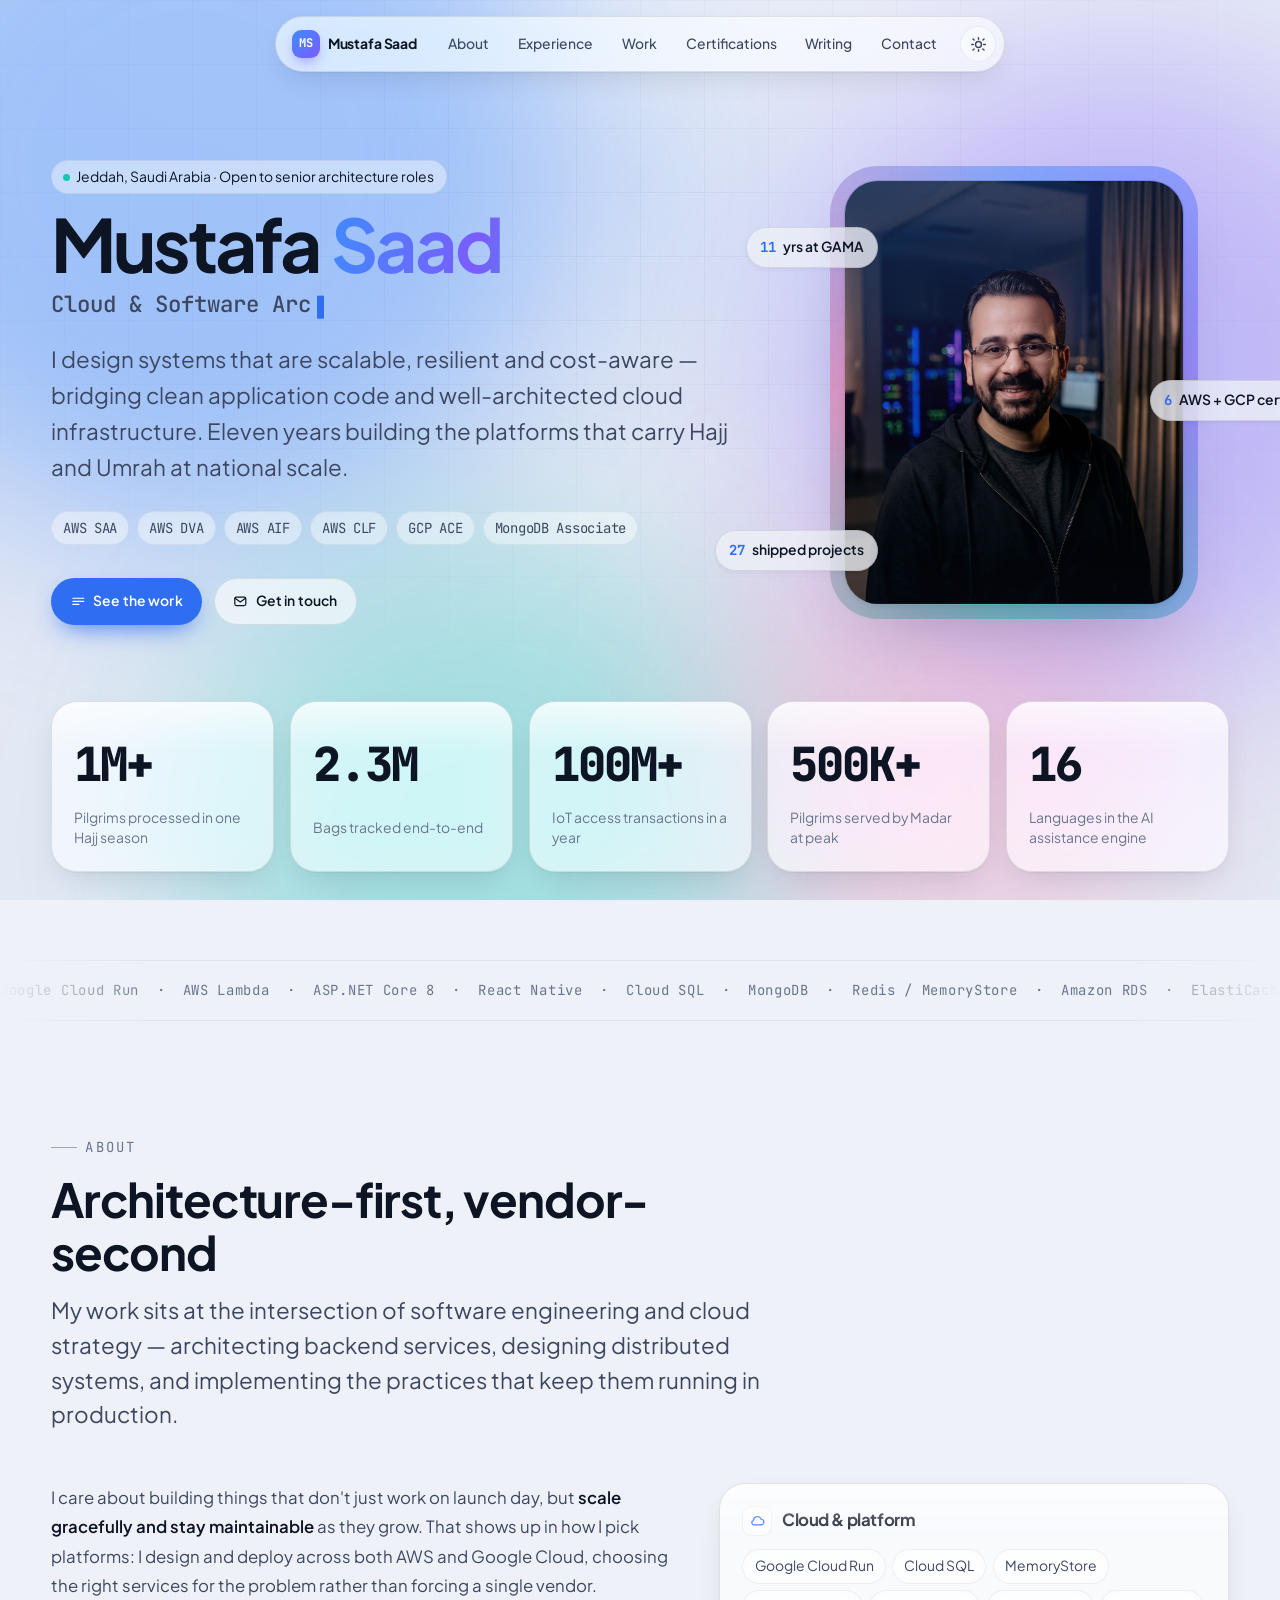
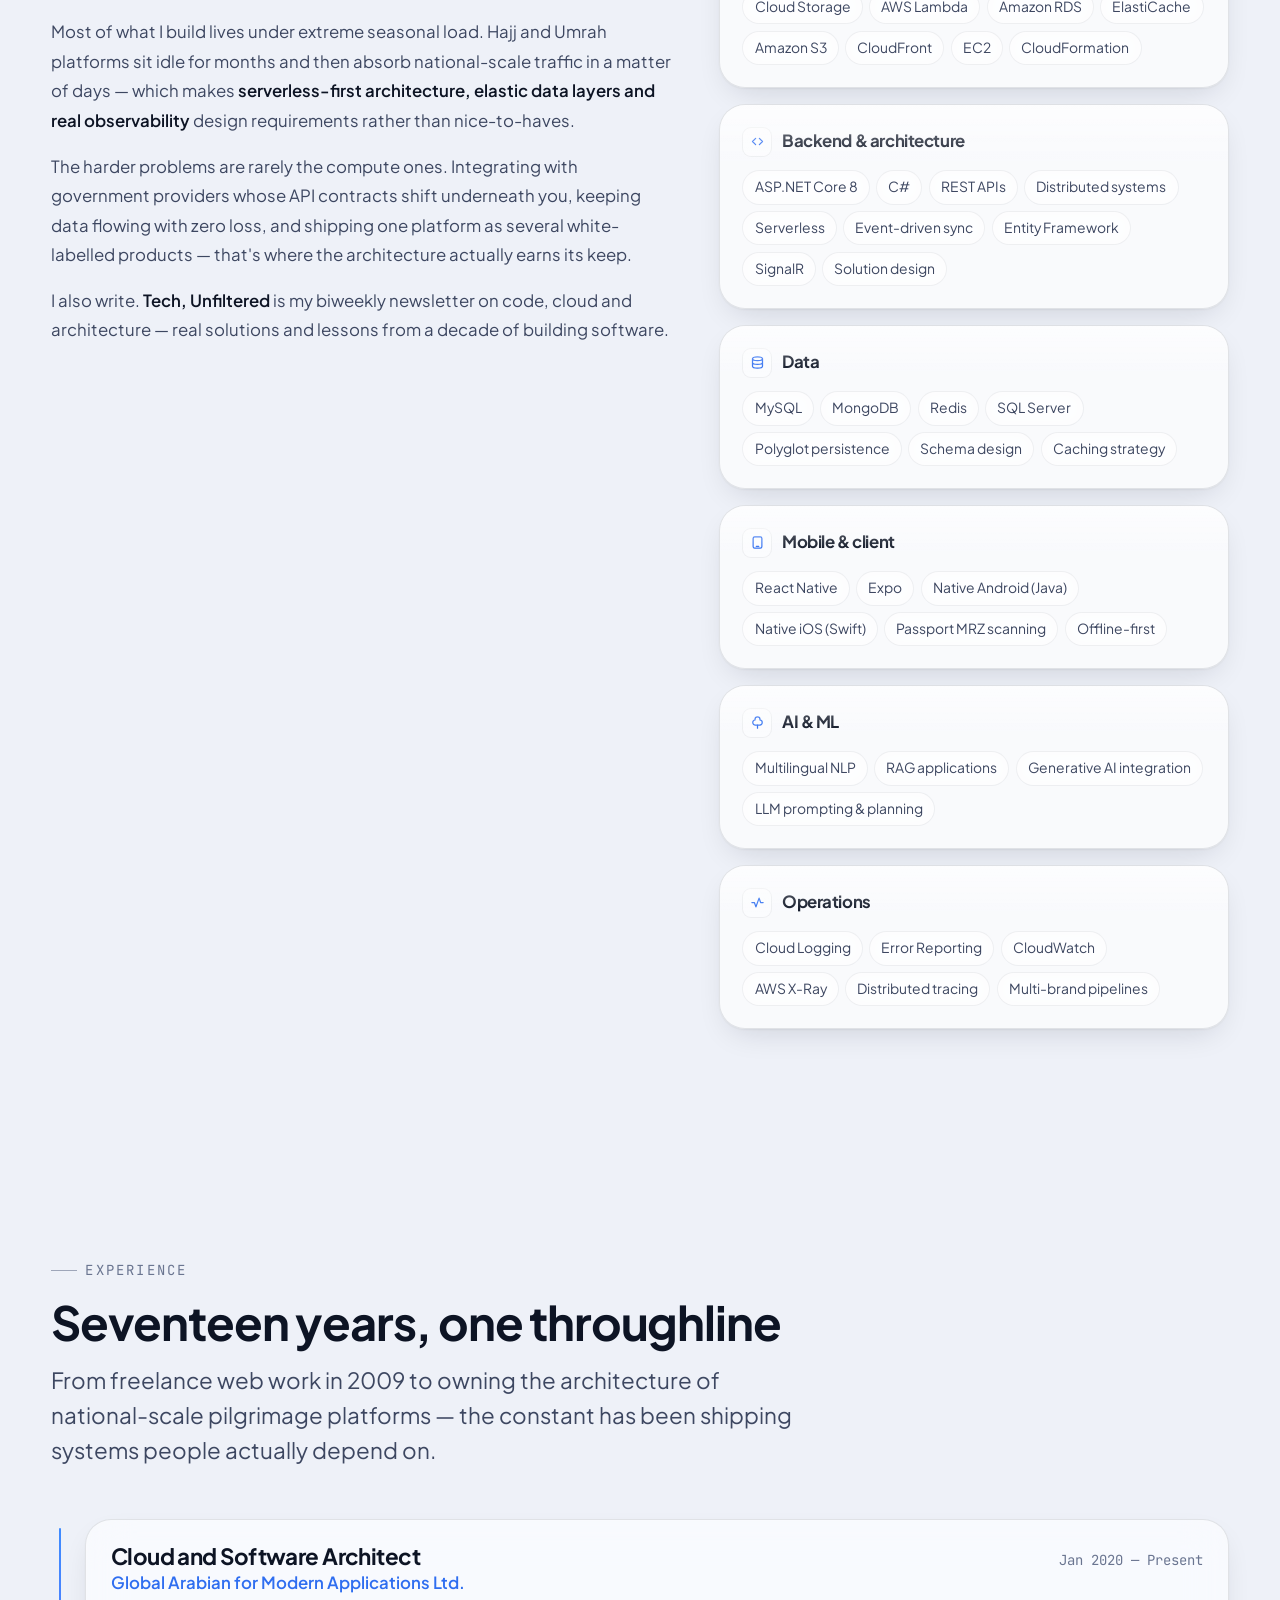
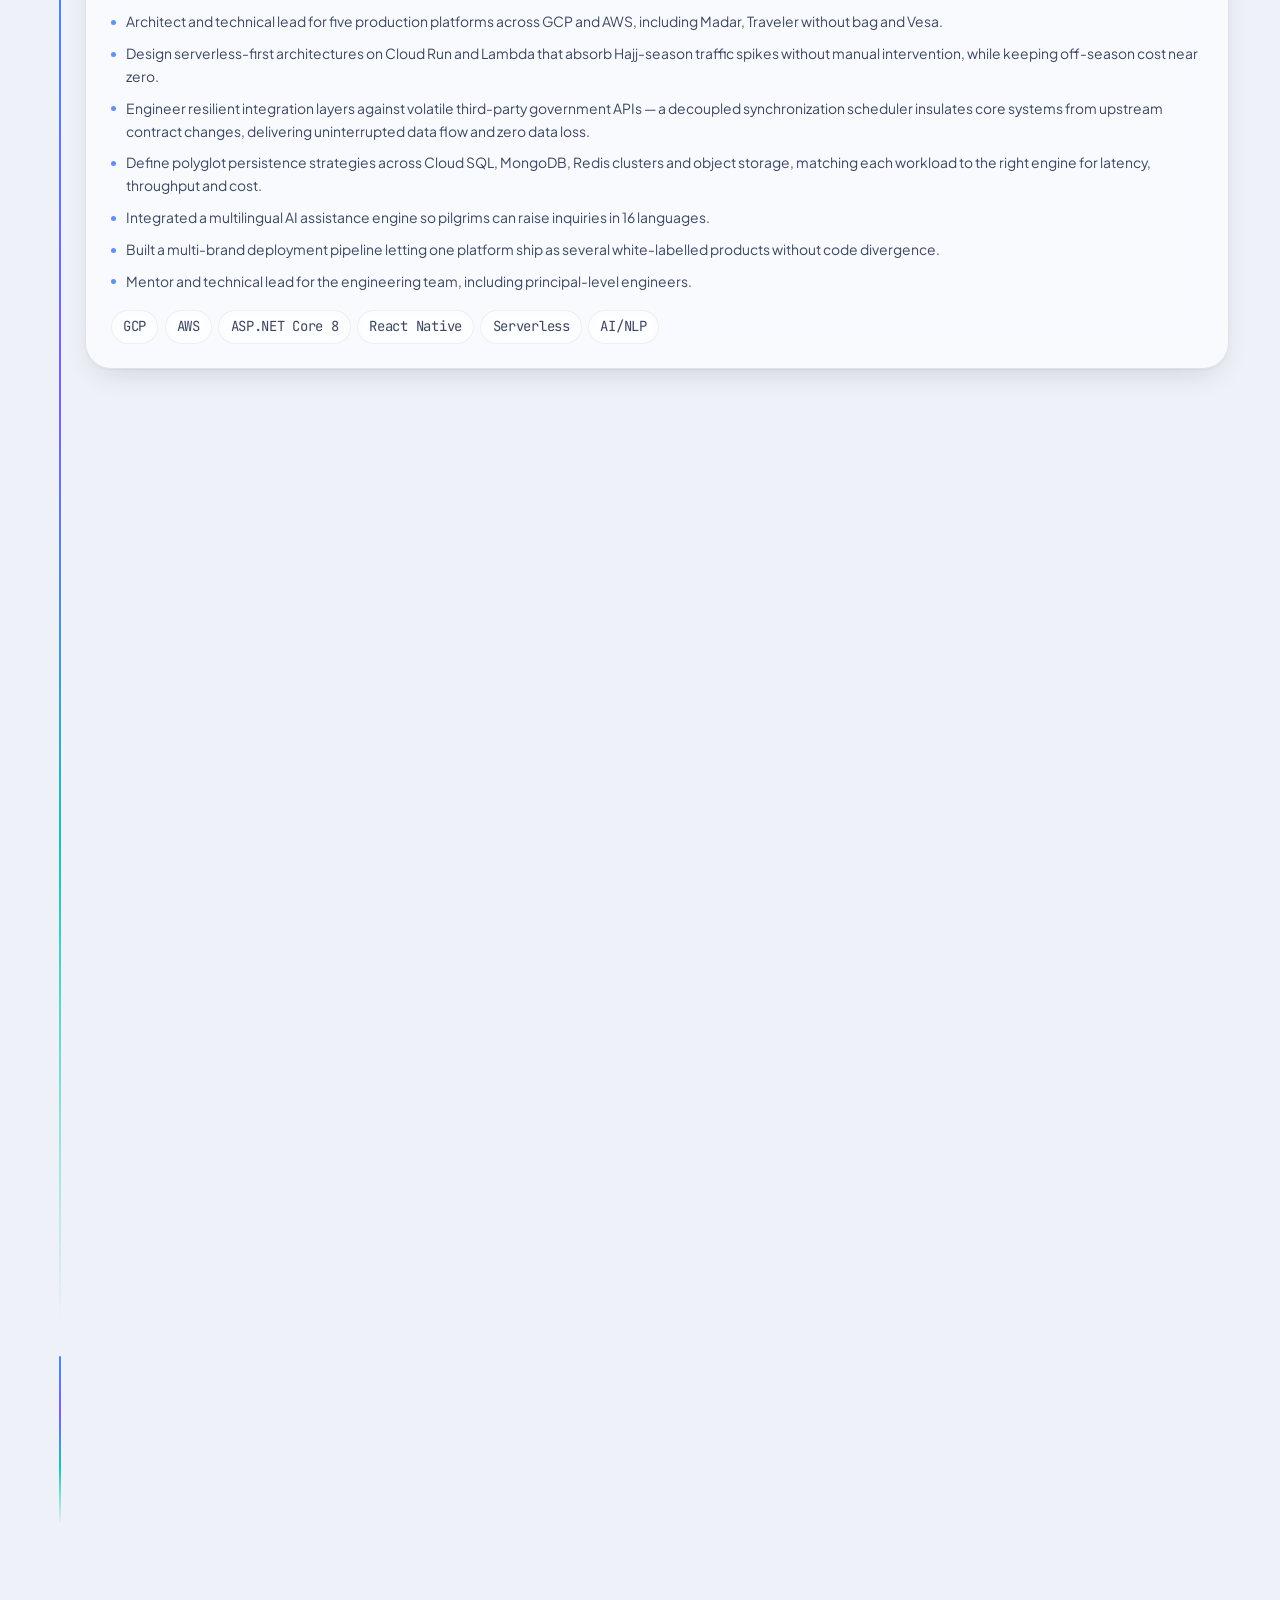
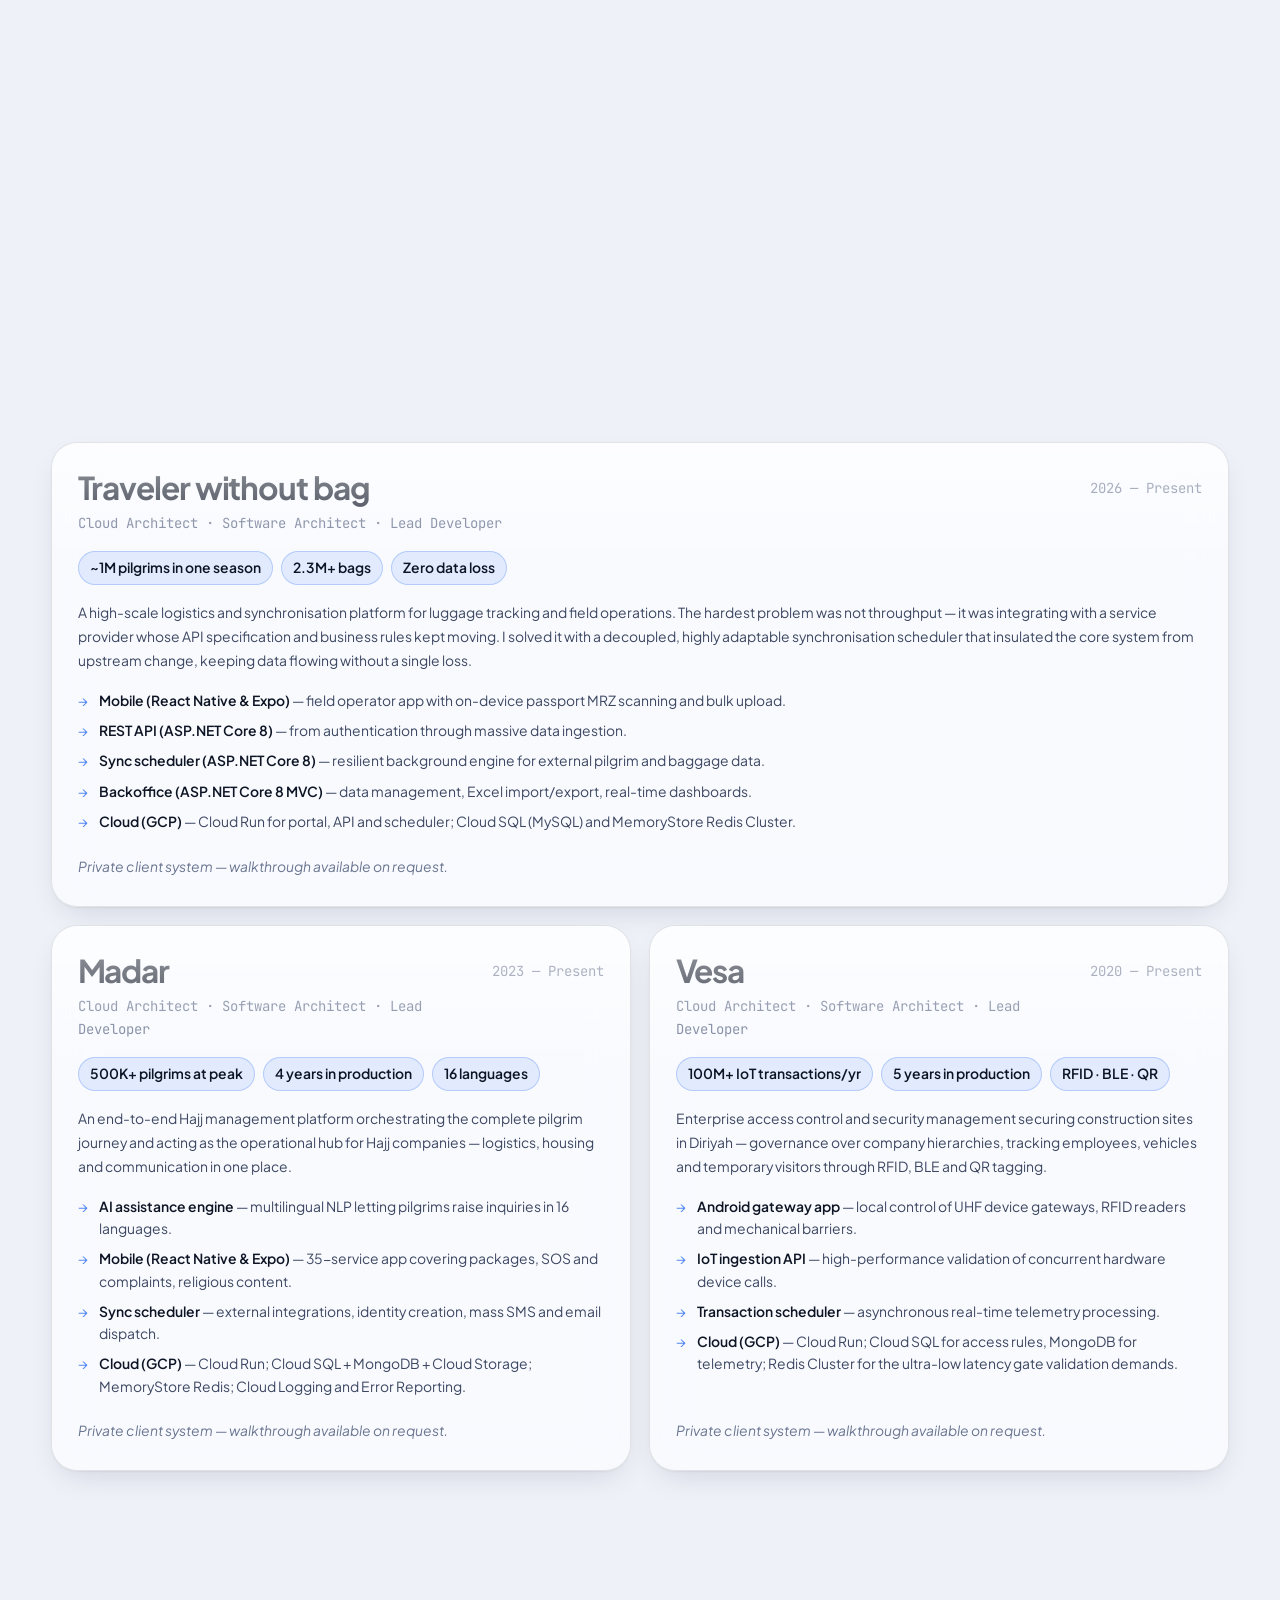
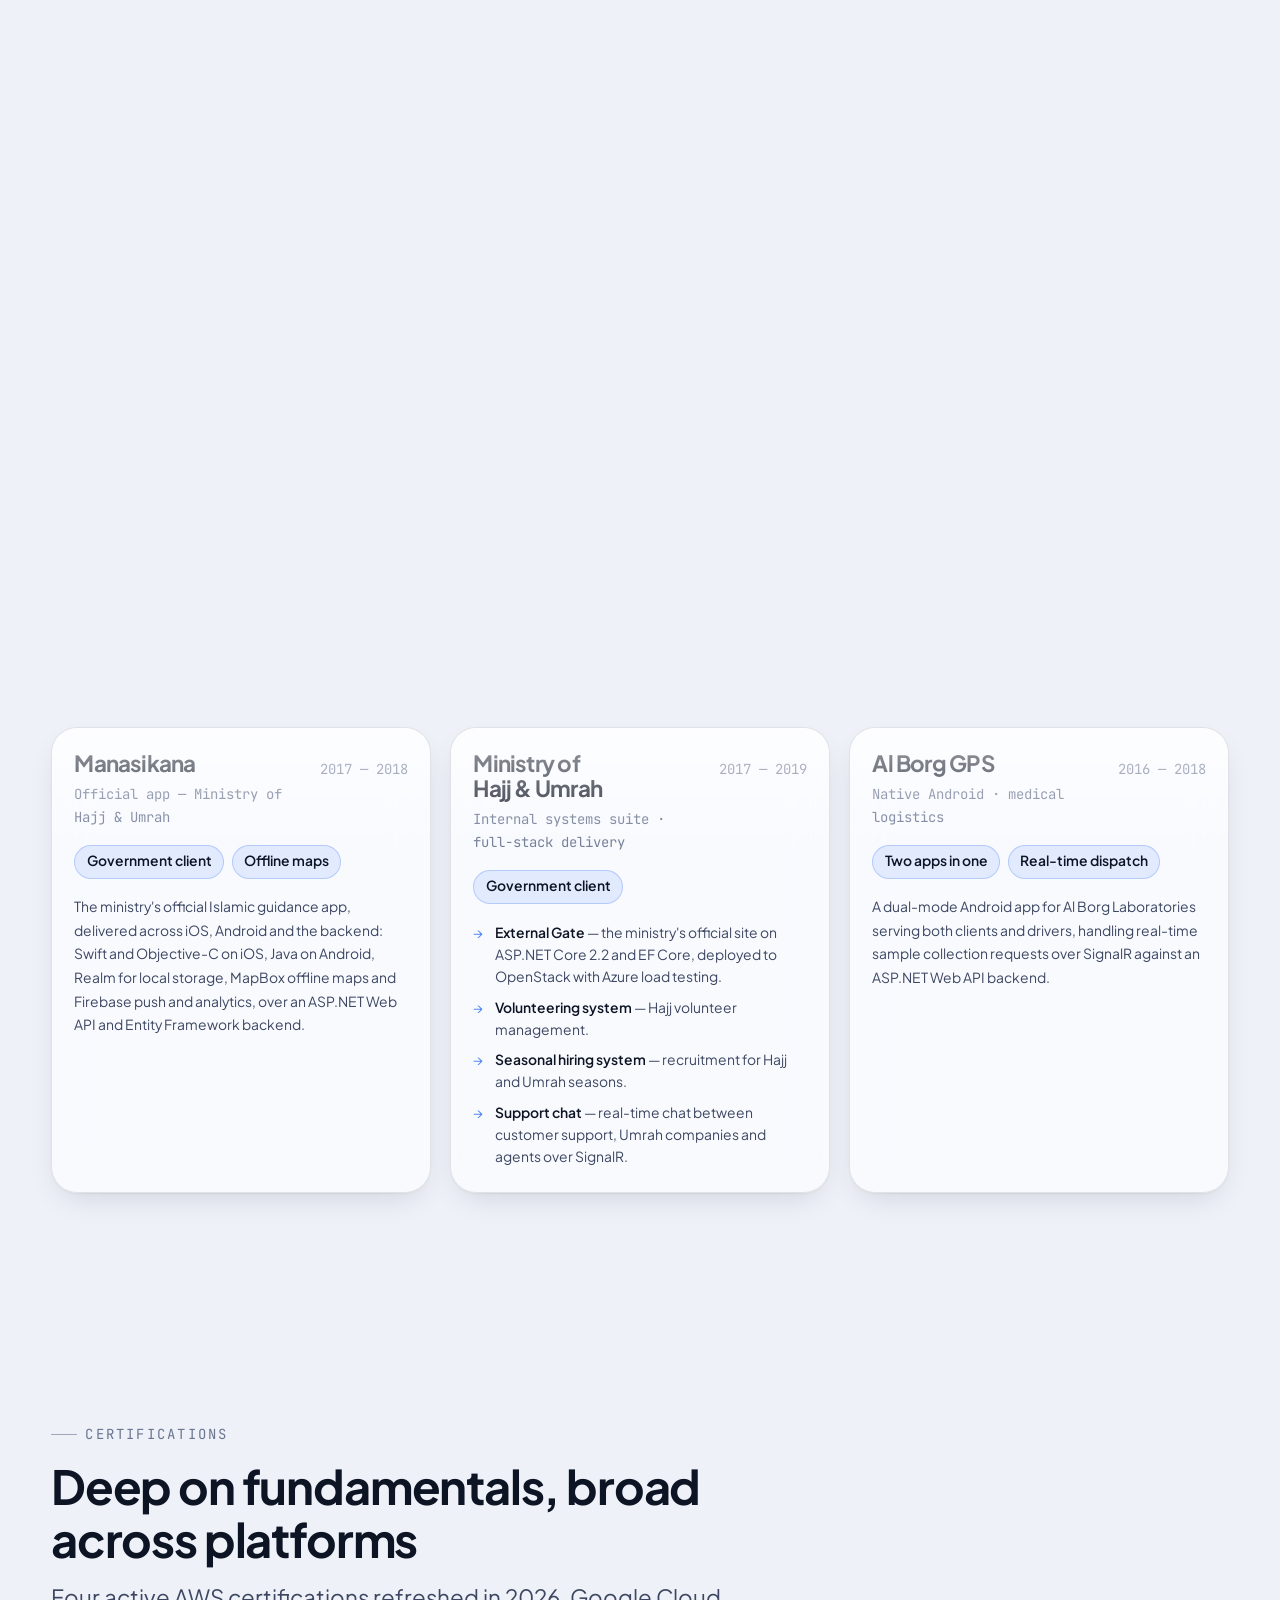
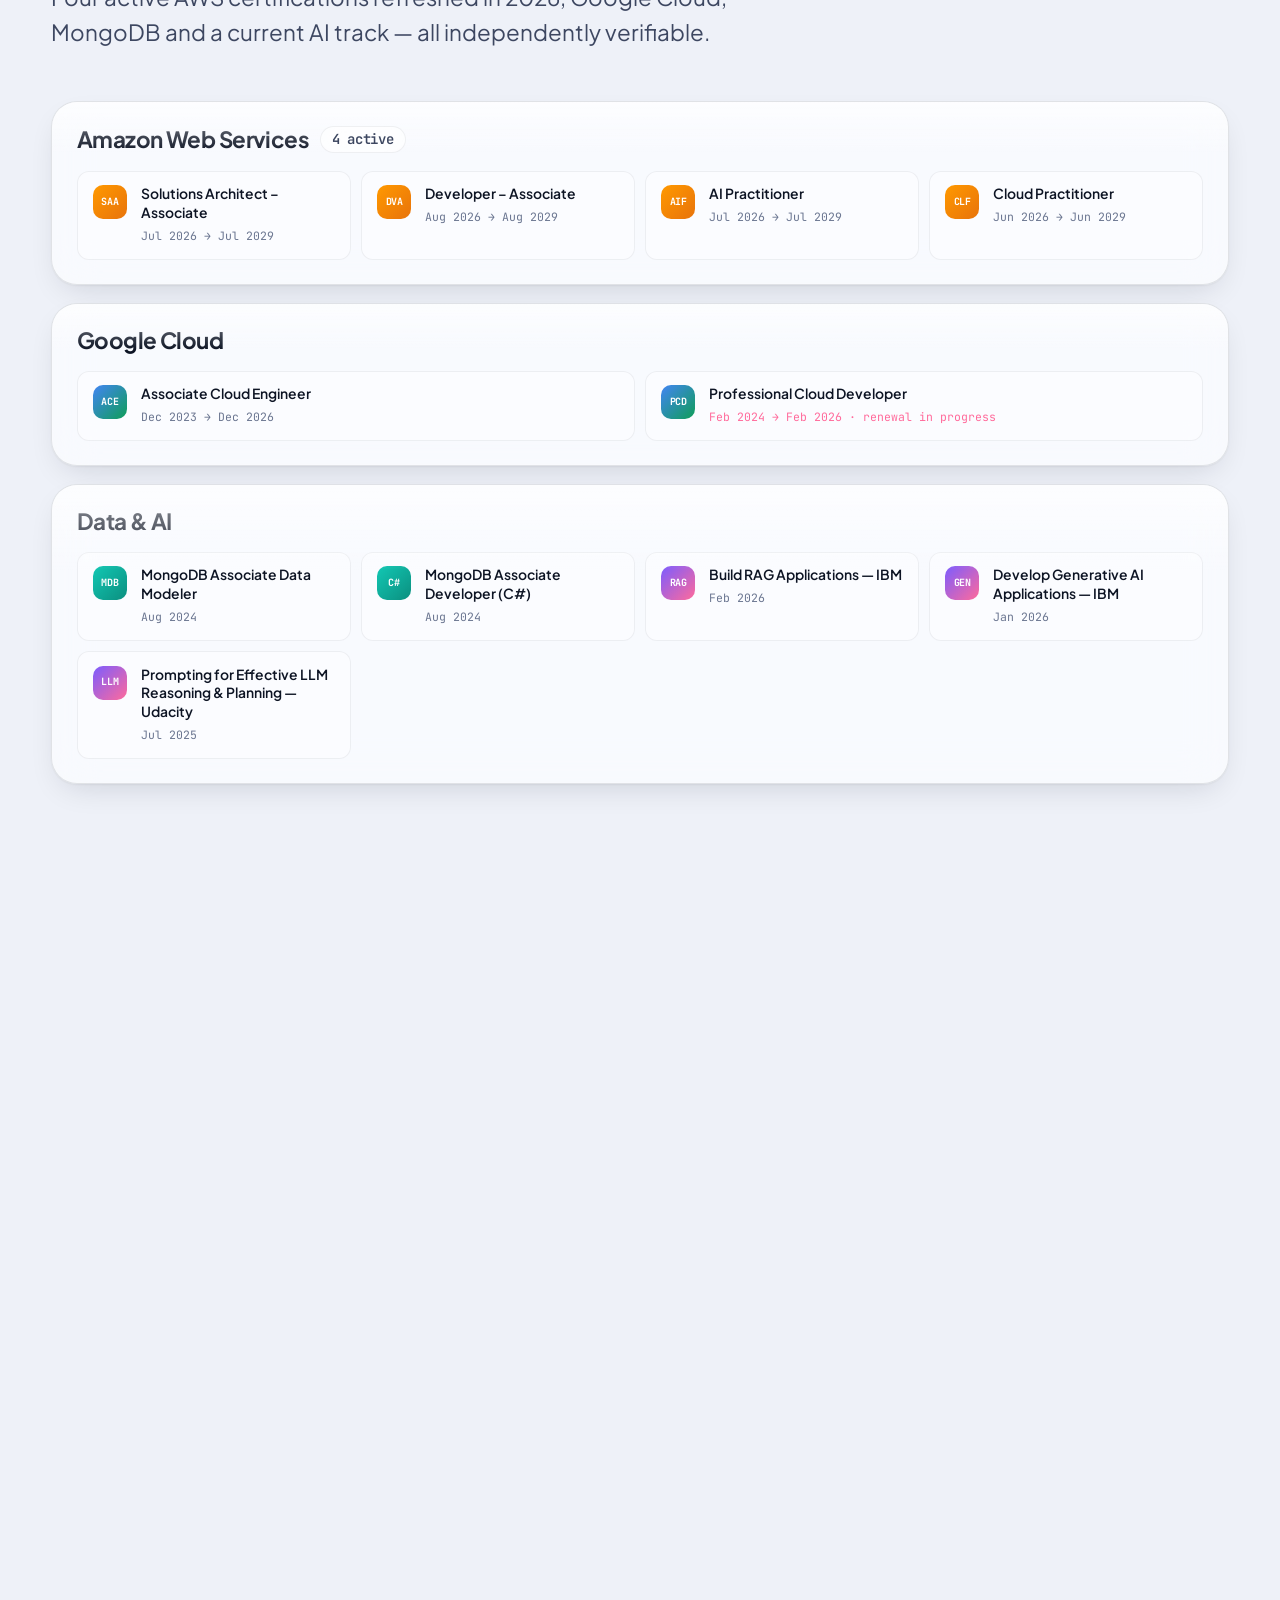
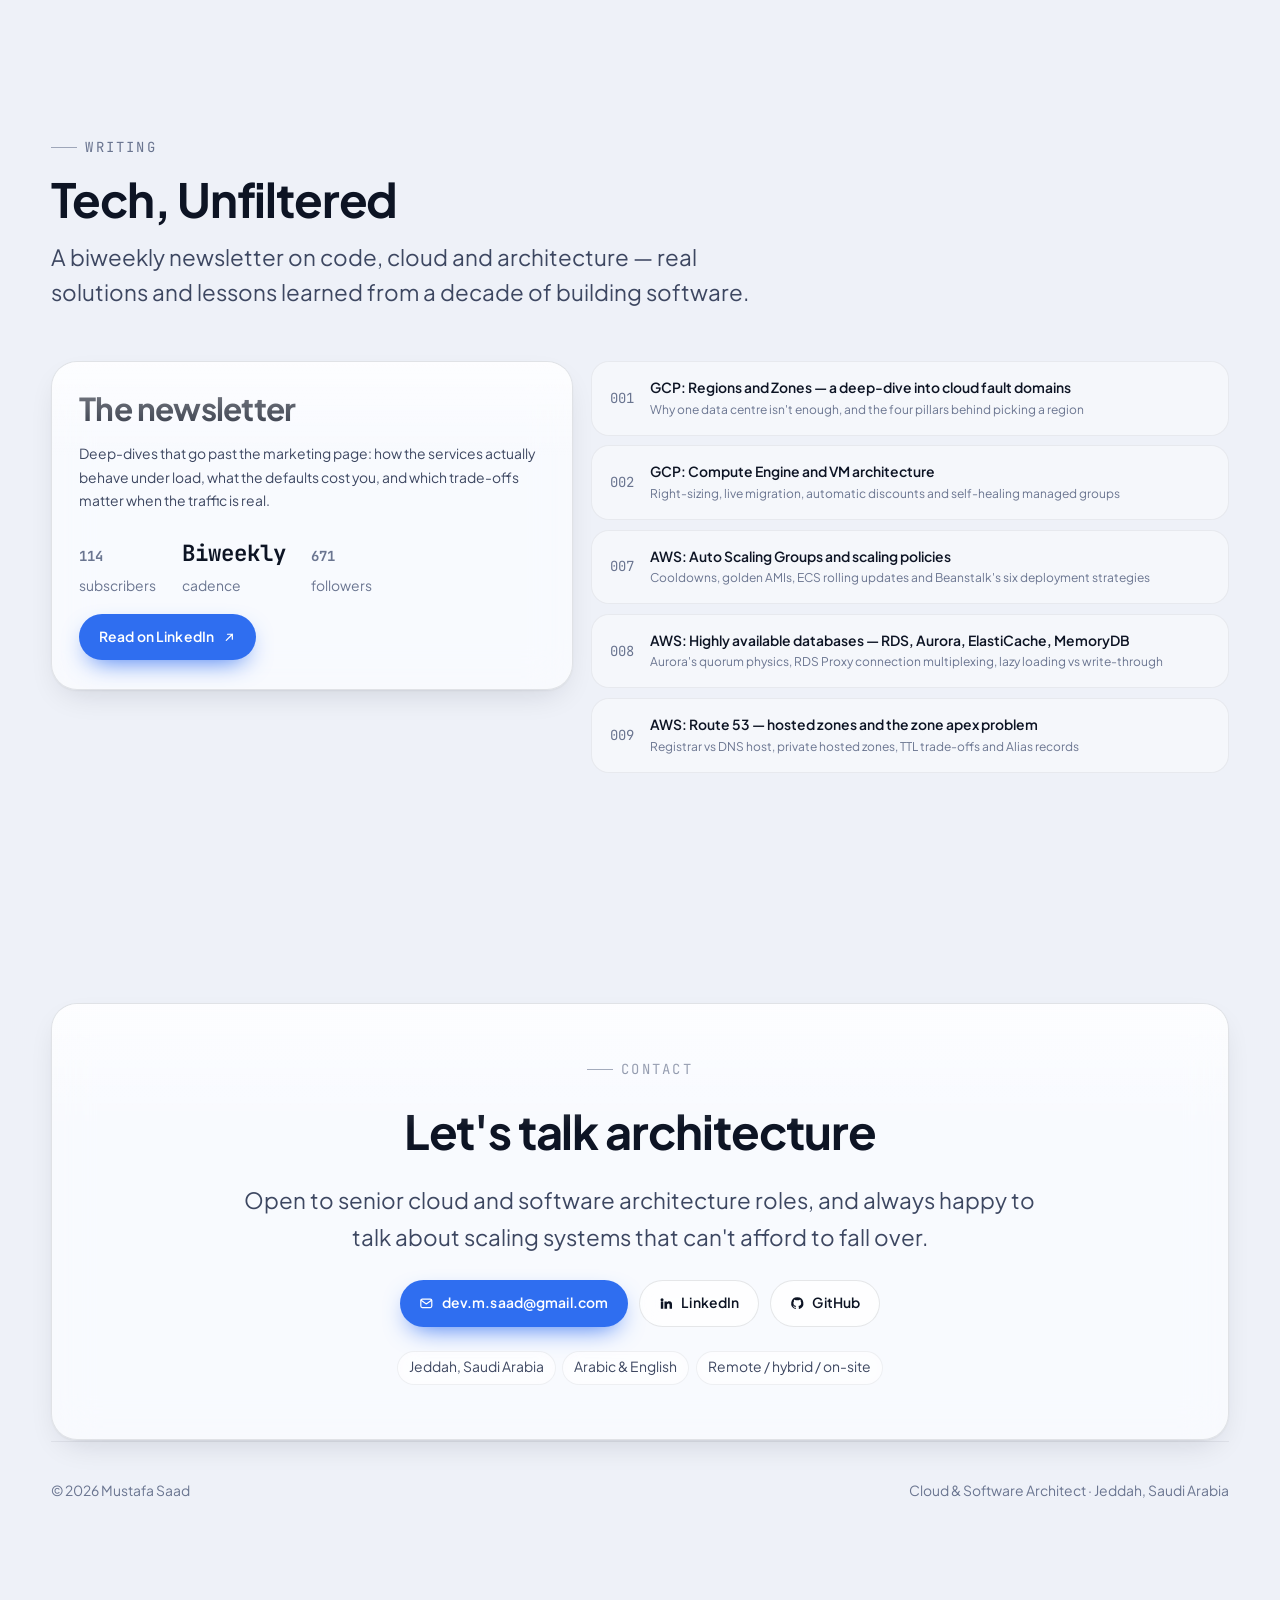
==== index.html @ 17542f4d "Add files via upload" ====
<!DOCTYPE html>
<html lang="en">
<head>
<meta charset="utf-8">
<meta name="viewport" content="width=device-width, initial-scale=1">
<title>Mustafa Saad — Cloud &amp; Software Architect</title>
<meta name="description" content="Cloud and Software Architect in Jeddah, Saudi Arabia. Multi-cloud AWS + GCP, serverless and distributed systems. Platforms serving 1M+ pilgrims and 100M+ IoT transactions.">
<meta name="author" content="Mustafa Saad">
<meta name="theme-color" content="#070a14" media="(prefers-color-scheme: dark)">
<meta name="theme-color" content="#eef1f8" media="(prefers-color-scheme: light)">

<meta property="og:type" content="profile">
<meta property="og:title" content="Mustafa Saad — Cloud &amp; Software Architect">
<meta property="og:description" content="Multi-cloud AWS + GCP architect. Serverless platforms serving 1M+ pilgrims and 100M+ IoT transactions.">
<meta property="og:image" content="img/profile.jpg">
<meta name="twitter:card" content="summary_large_image">

<link rel="preconnect" href="https://fonts.googleapis.com">
<link rel="preconnect" href="https://fonts.gstatic.com" crossorigin>
<link href="https://fonts.googleapis.com/css2?family=Plus+Jakarta+Sans:wght@400;500;600;700;800&family=JetBrains+Mono:wght@400;500;700&display=swap" rel="stylesheet">
<link rel="stylesheet" href="css/style.css">

<!-- paint the stored theme before first frame, so there is no flash -->
<script>
(function(){try{var t=localStorage.getItem('ms-theme');if(t==='dark'||t==='light')document.documentElement.setAttribute('data-theme',t);}catch(e){}})();
</script>

<script type="application/ld+json">
{
  "@context":"https://schema.org",
  "@type":"Person",
  "name":"Mustafa Saad",
  "jobTitle":"Cloud and Software Architect",
  "email":"mailto:dev.m.saad@gmail.com",
  "address":{"@type":"PostalAddress","addressLocality":"Jeddah","addressCountry":"SA"},
  "worksFor":{"@type":"Organization","name":"Global Arabian for Modern Applications Ltd."},
  "url":"https://www.linkedin.com/in/geekinside/",
  "sameAs":["https://www.linkedin.com/in/geekinside/","https://github.com/MMSaad"],
  "knowsLanguage":["ar","en"]
}
</script>
</head>

<body>

<div class="aurora" aria-hidden="true"><span></span><span></span><span></span><span></span></div>
<div class="spot" aria-hidden="true"></div>
<div class="progress" aria-hidden="true"></div>

<!-- ============================ NAV ============================ -->
<header class="nav">
  <div class="nav__inner">
    <a class="nav__brand" href="#top">
      <span class="mono-mark" aria-hidden="true">MS</span>
      <span>Mustafa Saad</span>
    </a>

    <nav class="nav__links" aria-label="Sections">
      <a href="#about">About</a>
      <a href="#experience">Experience</a>
      <a href="#work">Work</a>
      <a href="#certifications">Certifications</a>
      <a href="#writing">Writing</a>
      <a href="#contact">Contact</a>
    </nav>

    <div class="nav__actions">
      <button class="icon-btn theme-toggle" type="button" aria-label="Switch theme">
        <svg class="sun" viewBox="0 0 24 24" fill="none" stroke="currentColor" stroke-width="2" stroke-linecap="round" aria-hidden="true"><circle cx="12" cy="12" r="4.2"/><path d="M12 2.4v2.3M12 19.3v2.3M4.2 4.2l1.6 1.6M18.2 18.2l1.6 1.6M2.4 12h2.3M19.3 12h2.3M4.2 19.8l1.6-1.6M18.2 5.8l1.6-1.6"/></svg>
        <svg class="moon" viewBox="0 0 24 24" fill="none" stroke="currentColor" stroke-width="2" stroke-linecap="round" stroke-linejoin="round" aria-hidden="true"><path d="M20.5 14.3A8.5 8.5 0 1 1 9.7 3.5a6.8 6.8 0 0 0 10.8 10.8Z"/></svg>
      </button>
      <button class="icon-btn nav__burger" type="button" aria-label="Menu" aria-expanded="false">
        <svg viewBox="0 0 24 24" fill="none" stroke="currentColor" stroke-width="2" stroke-linecap="round" aria-hidden="true"><path d="M4 7h16M4 12h16M4 17h16"/></svg>
      </button>
    </div>
  </div>
</header>

<main id="top">

<!-- ============================ HERO ============================ -->
<section class="hero" aria-label="Introduction">
  <div class="shell">
    <div class="hero__grid">

      <div>
        <span class="chip chip--live rv" style="--d:0ms"><span class="dot" aria-hidden="true"></span> Jeddah, Saudi Arabia &middot; Open to senior architecture roles</span>

        <h1 class="rv" style="--d:70ms">Mustafa <span class="grad">Saad</span></h1>

        <div class="hero__role rv" style="--d:140ms">
          <span class="typed" data-phrases='["Cloud &amp; Software Architect","Multi-cloud: AWS + Google Cloud","Serverless &amp; distributed systems","17 years building for scale"]'></span><span class="caret" aria-hidden="true"></span>
        </div>

        <p class="hero__lede rv" style="--d:210ms">
          I design systems that are scalable, resilient and cost-aware — bridging clean application code
          and well-architected cloud infrastructure. Eleven years building the platforms that carry
          Hajj and Umrah at national scale.
        </p>

        <div class="hero__chips rv" style="--d:280ms">
          <span class="chip chip--mono">AWS SAA</span>
          <span class="chip chip--mono">AWS DVA</span>
          <span class="chip chip--mono">AWS AIF</span>
          <span class="chip chip--mono">AWS CLF</span>
          <span class="chip chip--mono">GCP ACE</span>
          <span class="chip chip--mono">MongoDB Associate</span>
        </div>

        <div class="hero__cta rv" style="--d:350ms">
          <a class="btn btn--primary" href="#work">
            <svg viewBox="0 0 24 24" fill="none" stroke="currentColor" stroke-width="2" stroke-linecap="round" stroke-linejoin="round" aria-hidden="true"><path d="M3 7h18M3 12h18M3 17h10"/></svg>
            See the work
          </a>
          <a class="btn btn--ghost" href="mailto:dev.m.saad@gmail.com">
            <svg viewBox="0 0 24 24" fill="none" stroke="currentColor" stroke-width="2" stroke-linecap="round" stroke-linejoin="round" aria-hidden="true"><rect x="3" y="5" width="18" height="14" rx="2.5"/><path d="m3.5 7 8.5 6 8.5-6"/></svg>
            Get in touch
          </a>
        </div>
      </div>

      <div class="portrait rv rv--s" style="--d:260ms">
        <div class="portrait__halo" aria-hidden="true"><div class="portrait__ring"></div></div>
        <div class="portrait__frame">
          <img src="img/profile.jpg" alt="Portrait of Mustafa Saad" width="880" height="1100">
        </div>
        <div class="portrait__badge portrait__badge--a"><b>11</b> yrs at GAMA</div>
        <div class="portrait__badge portrait__badge--b"><b>6</b> AWS + GCP certs</div>
        <div class="portrait__badge portrait__badge--c"><b>27</b> shipped projects</div>
      </div>

    </div>
  </div>
</section>

<!-- ============================ METRICS ============================ -->
<section aria-label="Scale" style="padding-block:0">
  <div class="shell">
    <div class="metrics">
      <div class="metric glass glass--hover tilt rv">
        <div class="metric__n"><span data-count="1" data-dec="0" data-suffix="M+">0</span></div>
        <div class="metric__l">Pilgrims processed in one Hajj season</div>
      </div>
      <div class="metric glass glass--hover tilt rv">
        <div class="metric__n"><span data-count="2.3" data-dec="1" data-suffix="M">0</span></div>
        <div class="metric__l">Bags tracked end-to-end</div>
      </div>
      <div class="metric glass glass--hover tilt rv">
        <div class="metric__n"><span data-count="100" data-dec="0" data-suffix="M+">0</span></div>
        <div class="metric__l">IoT access transactions in a year</div>
      </div>
      <div class="metric glass glass--hover tilt rv">
        <div class="metric__n"><span data-count="500" data-dec="0" data-suffix="K+">0</span></div>
        <div class="metric__l">Pilgrims served by Madar at peak</div>
      </div>
      <div class="metric glass glass--hover tilt rv">
        <div class="metric__n"><span data-count="16" data-dec="0">0</span></div>
        <div class="metric__l">Languages in the AI assistance engine</div>
      </div>
    </div>
  </div>
</section>

<!-- ============================ MARQUEE ============================ -->
<div class="marquee" aria-hidden="true" style="margin-top:clamp(3rem,7vw,5.5rem)">
  <div class="marquee__track">
    <span>Google Cloud Run &nbsp;·&nbsp; AWS Lambda &nbsp;·&nbsp; ASP.NET Core 8 &nbsp;·&nbsp; React Native &nbsp;·&nbsp; Cloud SQL &nbsp;·&nbsp; MongoDB &nbsp;·&nbsp; Redis / MemoryStore &nbsp;·&nbsp; Amazon RDS &nbsp;·&nbsp; ElastiCache &nbsp;·&nbsp; CloudFront &nbsp;·&nbsp; Amazon S3 &nbsp;·&nbsp; Cloud Storage &nbsp;·&nbsp; X-Ray &nbsp;·&nbsp; CloudWatch &nbsp;·&nbsp; Cloud Logging &nbsp;·&nbsp; SignalR &nbsp;·&nbsp; Firebase &nbsp;·&nbsp; Azure AD</span>
  </div>
</div>

<!-- ============================ ABOUT ============================ -->
<section id="about" aria-labelledby="about-h">
  <div class="shell">
    <div class="sec-head rv">
      <span class="eyebrow">About</span>
      <h2 id="about-h">Architecture-first, vendor-second</h2>
      <p>My work sits at the intersection of software engineering and cloud strategy — architecting backend services, designing distributed systems, and implementing the practices that keep them running in production.</p>
    </div>

    <div class="about">
      <div class="prose rv rv--l">
        <p>I care about building things that don't just work on launch day, but <strong>scale gracefully and stay maintainable</strong> as they grow. That shows up in how I pick platforms: I design and deploy across both AWS and Google Cloud, choosing the right services for the problem rather than forcing a single vendor.</p>
        <p>Most of what I build lives under extreme seasonal load. Hajj and Umrah platforms sit idle for months and then absorb national-scale traffic in a matter of days — which makes <strong>serverless-first architecture, elastic data layers and real observability</strong> design requirements rather than nice-to-haves.</p>
        <p>The harder problems are rarely the compute ones. Integrating with government providers whose API contracts shift underneath you, keeping data flowing with zero loss, and shipping one platform as several white-labelled products — that's where the architecture actually earns its keep.</p>
        <p>I also write. <strong>Tech, Unfiltered</strong> is my biweekly newsletter on code, cloud and architecture — real solutions and lessons from a decade of building software.</p>
      </div>

      <div class="stack rv rv--r">
        <div class="stack__card glass glass--hover tilt">
          <h4><i aria-hidden="true"><svg viewBox="0 0 24 24" fill="none" stroke="currentColor" stroke-width="2" stroke-linecap="round" stroke-linejoin="round"><path d="M17.5 19a4.5 4.5 0 0 0 .3-9 6.5 6.5 0 0 0-12.5 1.7A3.8 3.8 0 0 0 6 19Z"/></svg></i> Cloud &amp; platform</h4>
          <div class="tags">
            <span class="chip">Google Cloud Run</span><span class="chip">Cloud SQL</span><span class="chip">MemoryStore</span>
            <span class="chip">Cloud Storage</span><span class="chip">AWS Lambda</span><span class="chip">Amazon RDS</span>
            <span class="chip">ElastiCache</span><span class="chip">Amazon S3</span><span class="chip">CloudFront</span>
            <span class="chip">EC2</span><span class="chip">CloudFormation</span>
          </div>
        </div>

        <div class="stack__card glass glass--hover tilt">
          <h4><i aria-hidden="true"><svg viewBox="0 0 24 24" fill="none" stroke="currentColor" stroke-width="2" stroke-linecap="round" stroke-linejoin="round"><path d="m9 17-5-5 5-5M15 7l5 5-5 5"/></svg></i> Backend &amp; architecture</h4>
          <div class="tags">
            <span class="chip">ASP.NET Core 8</span><span class="chip">C#</span><span class="chip">REST APIs</span>
            <span class="chip">Distributed systems</span><span class="chip">Serverless</span><span class="chip">Event-driven sync</span>
            <span class="chip">Entity Framework</span><span class="chip">SignalR</span><span class="chip">Solution design</span>
          </div>
        </div>

        <div class="stack__card glass glass--hover tilt">
          <h4><i aria-hidden="true"><svg viewBox="0 0 24 24" fill="none" stroke="currentColor" stroke-width="2" stroke-linecap="round" stroke-linejoin="round"><ellipse cx="12" cy="6" rx="8" ry="3"/><path d="M4 6v12c0 1.7 3.6 3 8 3s8-1.3 8-3V6M4 12c0 1.7 3.6 3 8 3s8-1.3 8-3"/></svg></i> Data</h4>
          <div class="tags">
            <span class="chip">MySQL</span><span class="chip">MongoDB</span><span class="chip">Redis</span>
            <span class="chip">SQL Server</span><span class="chip">Polyglot persistence</span><span class="chip">Schema design</span>
            <span class="chip">Caching strategy</span>
          </div>
        </div>

        <div class="stack__card glass glass--hover tilt">
          <h4><i aria-hidden="true"><svg viewBox="0 0 24 24" fill="none" stroke="currentColor" stroke-width="2" stroke-linecap="round" stroke-linejoin="round"><rect x="5" y="3" width="14" height="18" rx="2.5"/><path d="M10 18h4"/></svg></i> Mobile &amp; client</h4>
          <div class="tags">
            <span class="chip">React Native</span><span class="chip">Expo</span><span class="chip">Native Android (Java)</span>
            <span class="chip">Native iOS (Swift)</span><span class="chip">Passport MRZ scanning</span><span class="chip">Offline-first</span>
          </div>
        </div>

        <div class="stack__card glass glass--hover tilt">
          <h4><i aria-hidden="true"><svg viewBox="0 0 24 24" fill="none" stroke="currentColor" stroke-width="2" stroke-linecap="round" stroke-linejoin="round"><path d="M12 3a4 4 0 0 1 4 4v1a4 4 0 0 1-.9 8H8.9A4 4 0 0 1 8 8V7a4 4 0 0 1 4-4Z"/><path d="M12 16v5"/></svg></i> AI &amp; ML</h4>
          <div class="tags">
            <span class="chip">Multilingual NLP</span><span class="chip">RAG applications</span><span class="chip">Generative AI integration</span>
            <span class="chip">LLM prompting &amp; planning</span>
          </div>
        </div>

        <div class="stack__card glass glass--hover tilt">
          <h4><i aria-hidden="true"><svg viewBox="0 0 24 24" fill="none" stroke="currentColor" stroke-width="2" stroke-linecap="round" stroke-linejoin="round"><path d="M3 12h4l2.5 7 5-14L17 12h4"/></svg></i> Operations</h4>
          <div class="tags">
            <span class="chip">Cloud Logging</span><span class="chip">Error Reporting</span><span class="chip">CloudWatch</span>
            <span class="chip">AWS X-Ray</span><span class="chip">Distributed tracing</span><span class="chip">Multi-brand pipelines</span>
          </div>
        </div>
      </div>
    </div>
  </div>
</section>

<!-- ============================ EXPERIENCE ============================ -->
<section id="experience" aria-labelledby="exp-h">
  <div class="shell">
    <div class="sec-head rv">
      <span class="eyebrow">Experience</span>
      <h2 id="exp-h">Seventeen years, one throughline</h2>
      <p>From freelance web work in 2009 to owning the architecture of national-scale pilgrimage platforms — the constant has been shipping systems people actually depend on.</p>
    </div>

    <div class="tl">
      <article class="tl__item tl__item--now glass glass--hover tilt rv">
        <div class="tl__top">
          <div>
            <h3>Cloud and Software Architect</h3>
            <div class="tl__org">Global Arabian for Modern Applications Ltd.</div>
          </div>
          <div class="tl__meta">Jan 2020 — Present</div>
        </div>
        <ul class="tl__body">
          <li>Architect and technical lead for five production platforms across GCP and AWS, including Madar, Traveler without bag and Vesa.</li>
          <li>Design serverless-first architectures on Cloud Run and Lambda that absorb Hajj-season traffic spikes without manual intervention, while keeping off-season cost near zero.</li>
          <li>Engineer resilient integration layers against volatile third-party government APIs — a decoupled synchronization scheduler insulates core systems from upstream contract changes, delivering uninterrupted data flow and zero data loss.</li>
          <li>Define polyglot persistence strategies across Cloud SQL, MongoDB, Redis clusters and object storage, matching each workload to the right engine for latency, throughput and cost.</li>
          <li>Integrated a multilingual AI assistance engine so pilgrims can raise inquiries in 16 languages.</li>
          <li>Built a multi-brand deployment pipeline letting one platform ship as several white-labelled products without code divergence.</li>
          <li>Mentor and technical lead for the engineering team, including principal-level engineers.</li>
        </ul>
        <div class="tl__tags">
          <span class="chip chip--mono">GCP</span><span class="chip chip--mono">AWS</span><span class="chip chip--mono">ASP.NET Core 8</span>
          <span class="chip chip--mono">React Native</span><span class="chip chip--mono">Serverless</span><span class="chip chip--mono">AI/NLP</span>
        </div>
      </article>

      <article class="tl__item glass glass--hover tilt rv">
        <div class="tl__top">
          <div>
            <h3>Software Architect</h3>
            <div class="tl__org">Global Arabian for Modern Applications Ltd.</div>
          </div>
          <div class="tl__meta">Aug 2015 — Dec 2019</div>
        </div>
        <ul class="tl__body">
          <li>Developed web, Android and iOS applications for the company and the Ministry of Hajj &amp; Umrah, enhancing user experience and accessibility.</li>
          <li>Monitored and optimised databases for Umrah systems, ensuring efficient data management and performance.</li>
          <li>Created desktop applications for the Ministry of Hajj's internal management, integrating with LDAP and Group Policy.</li>
        </ul>
        <div class="tl__tags">
          <span class="chip chip--mono">ASP.NET MVC</span><span class="chip chip--mono">Web API</span>
          <span class="chip chip--mono">Android</span><span class="chip chip--mono">iOS</span><span class="chip chip--mono">SQL Server</span>
        </div>
      </article>

      <article class="tl__item glass glass--hover tilt rv">
        <div class="tl__top">
          <div>
            <h3>Team Leader &amp; Senior .NET Developer</h3>
            <div class="tl__org">Wasltec</div>
          </div>
          <div class="tl__meta">Feb 2015 — May 2016</div>
        </div>
        <ul class="tl__body">
          <li>Led the development team and owned .NET delivery across web and mobile products.</li>
        </ul>
        <div class="tl__tags"><span class="chip chip--mono">.NET</span><span class="chip chip--mono">Team leadership</span></div>
      </article>

      <article class="tl__item glass glass--hover tilt rv">
        <div class="tl__top">
          <div>
            <h3>Freelance Web &amp; Application Developer</h3>
            <div class="tl__org">Self-employed</div>
          </div>
          <div class="tl__meta">Feb 2009 — Aug 2015</div>
        </div>
        <ul class="tl__body">
          <li>Web applications with ASP.NET MVC and PHP; Windows desktop applications with WPF.</li>
          <li>Cross-platform mobile apps with Apache Cordova and Ionic; Windows Phone apps.</li>
        </ul>
        <div class="tl__tags"><span class="chip chip--mono">ASP.NET MVC</span><span class="chip chip--mono">PHP</span><span class="chip chip--mono">WPF</span><span class="chip chip--mono">Cordova</span></div>
      </article>

      <article class="tl__item glass glass--hover tilt rv">
        <div class="tl__top">
          <div>
            <h3>Senior PHP Developer</h3>
            <div class="tl__org">Contact Arab</div>
          </div>
          <div class="tl__meta">Oct 2014 — Feb 2015</div>
        </div>
        <ul class="tl__body">
          <li>Web applications using the PHP CodeIgniter framework.</li>
          <li>Cross-platform mobile apps with Apache Cordova for government and consumer clients, including the Department of Economic Development.</li>
        </ul>
        <div class="tl__tags"><span class="chip chip--mono">PHP</span><span class="chip chip--mono">CodeIgniter</span><span class="chip chip--mono">Cordova</span></div>
      </article>
    </div>

    <div class="tl" style="margin-top:1.1rem;padding-left:0">
      <article class="tl__item glass rv" style="padding:1.35rem 1.5rem">
        <div class="tl__top">
          <div><h3 style="font-size:var(--step-0)">Education</h3></div>
          <div class="tl__meta">2005 — 2008</div>
        </div>
        <ul class="tl__body">
          <li>Diploma, Computer Science — Abbasia Institute of Computer Science and Business. Grade: Very Good.</li>
          <li>Udacity Nanodegrees: Cloud Developer (AWS), Android Developer, iOS Developer.</li>
        </ul>
        <div class="tl__tags">
          <span class="chip">Arabic — native</span><span class="chip">English — professional working</span>
        </div>
      </article>
    </div>
  </div>
</section>

<!-- ============================ WORK ============================ -->
<section id="work" aria-labelledby="work-h">
  <div class="shell">
    <div class="sec-head rv">
      <span class="eyebrow">Selected work</span>
      <h2 id="work-h">Platforms built for a season that can't fail</h2>
      <p>Hajj and Umrah systems have one rehearsal a year and no second chance. These are the platforms I architected and led.</p>
    </div>

    <div class="proj-grid">

      <article class="proj glass glass--hover tilt rv proj--wide">
        <div class="proj__head">
          <div>
            <h3>Traveler without bag</h3>
            <div class="proj__role">Cloud Architect · Software Architect · Lead Developer</div>
          </div>
          <div class="proj__yr">2026 — Present</div>
        </div>
        <div class="proj__scale">
          <span class="chip">~1M pilgrims in one season</span>
          <span class="chip">2.3M+ bags</span>
          <span class="chip">Zero data loss</span>
        </div>
        <p>A high-scale logistics and synchronisation platform for luggage tracking and field operations. The hardest problem was not throughput — it was integrating with a service provider whose API specification and business rules kept moving. I solved it with a decoupled, highly adaptable synchronisation scheduler that insulated the core system from upstream change, keeping data flowing without a single loss.</p>
        <ul class="proj__arch">
          <li><span><b>Mobile (React Native &amp; Expo)</b> — field operator app with on-device passport MRZ scanning and bulk upload.</span></li>
          <li><span><b>REST API (ASP.NET Core 8)</b> — from authentication through massive data ingestion.</span></li>
          <li><span><b>Sync scheduler (ASP.NET Core 8)</b> — resilient background engine for external pilgrim and baggage data.</span></li>
          <li><span><b>Backoffice (ASP.NET Core 8 MVC)</b> — data management, Excel import/export, real-time dashboards.</span></li>
          <li><span><b>Cloud (GCP)</b> — Cloud Run for portal, API and scheduler; Cloud SQL (MySQL) and MemoryStore Redis Cluster.</span></li>
        </ul>
        <div class="proj__foot"><span class="note">Private client system — walkthrough available on request.</span></div>
      </article>

      <article class="proj glass glass--hover tilt rv">
        <div class="proj__head">
          <div>
            <h3>Madar</h3>
            <div class="proj__role">Cloud Architect · Software Architect · Lead Developer</div>
          </div>
          <div class="proj__yr">2023 — Present</div>
        </div>
        <div class="proj__scale">
          <span class="chip">500K+ pilgrims at peak</span>
          <span class="chip">4 years in production</span>
          <span class="chip">16 languages</span>
        </div>
        <p>An end-to-end Hajj management platform orchestrating the complete pilgrim journey and acting as the operational hub for Hajj companies — logistics, housing and communication in one place.</p>
        <ul class="proj__arch">
          <li><span><b>AI assistance engine</b> — multilingual NLP letting pilgrims raise inquiries in 16 languages.</span></li>
          <li><span><b>Mobile (React Native &amp; Expo)</b> — 35-service app covering packages, SOS and complaints, religious content.</span></li>
          <li><span><b>Sync scheduler</b> — external integrations, identity creation, mass SMS and email dispatch.</span></li>
          <li><span><b>Cloud (GCP)</b> — Cloud Run; Cloud SQL + MongoDB + Cloud Storage; MemoryStore Redis; Cloud Logging and Error Reporting.</span></li>
        </ul>
        <div class="proj__foot"><span class="note">Private client system — walkthrough available on request.</span></div>
      </article>

      <article class="proj glass glass--hover tilt rv">
        <div class="proj__head">
          <div>
            <h3>Vesa</h3>
            <div class="proj__role">Cloud Architect · Software Architect · Lead Developer</div>
          </div>
          <div class="proj__yr">2020 — Present</div>
        </div>
        <div class="proj__scale">
          <span class="chip">100M+ IoT transactions/yr</span>
          <span class="chip">5 years in production</span>
          <span class="chip">RFID · BLE · QR</span>
        </div>
        <p>Enterprise access control and security management securing construction sites in Diriyah — governance over company hierarchies, tracking employees, vehicles and temporary visitors through RFID, BLE and QR tagging.</p>
        <ul class="proj__arch">
          <li><span><b>Android gateway app</b> — local control of UHF device gateways, RFID readers and mechanical barriers.</span></li>
          <li><span><b>IoT ingestion API</b> — high-performance validation of concurrent hardware device calls.</span></li>
          <li><span><b>Transaction scheduler</b> — asynchronous real-time telemetry processing.</span></li>
          <li><span><b>Cloud (GCP)</b> — Cloud Run; Cloud SQL for access rules, MongoDB for telemetry; Redis Cluster for the ultra-low latency gate validation demands.</span></li>
        </ul>
        <div class="proj__foot"><span class="note">Private client system — walkthrough available on request.</span></div>
      </article>

      <article class="proj glass glass--hover tilt rv">
        <div class="proj__head">
          <div>
            <h3>Travotels</h3>
            <div class="proj__role">Cloud Architect · Software Architect · Lead Developer</div>
          </div>
          <div class="proj__yr">2020 — 2021</div>
        </div>
        <div class="proj__scale"><span class="chip">B2B + B2C</span><span class="chip">Global supplier integrations</span></div>
        <p>An online booking platform for hotels, flights and activities, integrating global travel suppliers and payment gateways with complex data mapping, high-speed caching and secure payment validation.</p>
        <ul class="proj__arch">
          <li><span><b>Three portals</b> — backoffice for operators, B2B suite for agencies, B2C booking engine.</span></li>
          <li><span><b>Cloud (AWS)</b> — Lambda for all portal APIs and supplier integrations; Angular on S3 + CloudFront; RDS MySQL; ElastiCache; CloudWatch and X-Ray tracing.</span></li>
        </ul>
      </article>

      <article class="proj glass glass--hover tilt rv">
        <div class="proj__head">
          <div>
            <h3>Geeky — Dynamic Flows</h3>
            <div class="proj__role">Cloud Architect · Software Architect · Lead Developer</div>
          </div>
          <div class="proj__yr">2020 — 2021</div>
        </div>
        <div class="proj__scale"><span class="chip">Active Directory + Azure AD</span><span class="chip">Fully serverless</span></div>
        <p>Enterprise workflow automation for creating, managing and executing dynamic task flows across complex company hierarchies, with federated authentication bridging on-premise Active Directory and Azure AD.</p>
        <ul class="proj__arch">
          <li><span><b>Flow portal</b> — designing, configuring and executing multi-step business workflows.</span></li>
          <li><span><b>Cloud (AWS)</b> — Lambda for APIs and the flow execution engine; S3 + CloudFront; RDS SQL Server; ElastiCache; CloudWatch and X-Ray.</span></li>
        </ul>
      </article>

      <article class="proj glass glass--hover tilt rv proj--wide">
        <div class="proj__head">
          <div>
            <h3>Gaboul Ya Hajj — Umrah operations platform</h3>
            <div class="proj__role">Architect &amp; lead developer · six role-based apps, iOS + Android</div>
          </div>
          <div class="proj__yr">2016 — 2018</div>
        </div>
        <div class="proj__scale"><span class="chip">6 role-based apps</span><span class="chip">Native iOS + Android</span><span class="chip">Real-time tracking</span></div>
        <p>A complete mobile platform for Umrah operators, shipped natively on both iOS (Swift) and Android (Java): manager, supervisor, operator (Mandoob), driver, broker and pilgrim (Mutamer) each get a purpose-built app, wired together by real-time task dispatch and live tracking over SignalR against an ASP.NET Web API backend.</p>
        <div class="proj__foot">
          <a class="store" href="https://play.google.com/store/apps/details?id=com.gama.eumra" target="_blank" rel="noopener"><svg viewBox="0 0 24 24" fill="currentColor" aria-hidden="true"><path d="M3.6 2.3 14 12 3.6 21.7A2 2 0 0 1 3 20.3V3.7a2 2 0 0 1 .6-1.4Zm11.9 7.1 2.6 2.6-2.6 2.6L12.9 12ZM5 2.2l9.6 5.6-2 2Zm0 19.6 7.6-7.6 2 2Z"/></svg> Gaboul Ya Hajj</a>
          <a class="store" href="https://play.google.com/store/apps/details?id=com.gama.supervisor" target="_blank" rel="noopener">Supervisor · Android</a>
          <a class="store" href="https://apps.apple.com/us/app/g-y-h-supervisor/id1156438865" target="_blank" rel="noopener">Supervisor · iOS</a>
          <a class="store" href="https://play.google.com/store/apps/details?id=com.gama.operator" target="_blank" rel="noopener">Mandoob · Android</a>
          <a class="store" href="https://apps.apple.com/us/app/g-h-y-mandoob/id1148035617" target="_blank" rel="noopener">Mandoob · iOS</a>
          <a class="store" href="https://play.google.com/store/apps/details?id=com.gama.driver" target="_blank" rel="noopener">Driver · Android</a>
          <a class="store" href="https://apps.apple.com/us/app/g-y-h-driver/id1143884843" target="_blank" rel="noopener">Driver · iOS</a>
          <a class="store" href="https://play.google.com/store/apps/details?id=com.gama.broker" target="_blank" rel="noopener">Broker · Android</a>
          <a class="store" href="https://apps.apple.com/us/app/g-y-h-broker/id1159646742" target="_blank" rel="noopener">Broker · iOS</a>
          <a class="store" href="https://play.google.com/store/apps/details?id=com.gama.mutamer" target="_blank" rel="noopener">Mutamer · Android</a>
        </div>
      </article>

      

      

      

    </div>

    <div class="sub-head rv"><span>Earlier delivery</span></div>

    <div class="proj-grid proj-grid--compact">
      <article class="proj glass glass--hover tilt rv">
        <div class="proj__head">
          <div>
            <h3>Manasikana</h3>
            <div class="proj__role">Official app — Ministry of Hajj &amp; Umrah</div>
          </div>
          <div class="proj__yr">2017 — 2018</div>
        </div>
        <div class="proj__scale"><span class="chip">Government client</span><span class="chip">Offline maps</span></div>
        <p>The ministry's official Islamic guidance app, delivered across iOS, Android and the backend: Swift and Objective-C on iOS, Java on Android, Realm for local storage, MapBox offline maps and Firebase push and analytics, over an ASP.NET Web API and Entity Framework backend.</p>
      </article>

      <article class="proj glass glass--hover tilt rv">
        <div class="proj__head">
          <div>
            <h3>Ministry of Hajj &amp; Umrah</h3>
            <div class="proj__role">Internal systems suite · full-stack delivery</div>
          </div>
          <div class="proj__yr">2017 — 2019</div>
        </div>
        <div class="proj__scale"><span class="chip">Government client</span></div>
        <ul class="proj__arch">
          <li><span><b>External Gate</b> — the ministry's official site on ASP.NET Core 2.2 and EF Core, deployed to OpenStack with Azure load testing.</span></li>
          <li><span><b>Volunteering system</b> — Hajj volunteer management.</span></li>
          <li><span><b>Seasonal hiring system</b> — recruitment for Hajj and Umrah seasons.</span></li>
          <li><span><b>Support chat</b> — real-time chat between customer support, Umrah companies and agents over SignalR.</span></li>
        </ul>
      </article>

      <article class="proj glass glass--hover tilt rv">
        <div class="proj__head">
          <div>
            <h3>Al Borg GPS</h3>
            <div class="proj__role">Native Android · medical logistics</div>
          </div>
          <div class="proj__yr">2016 — 2018</div>
        </div>
        <div class="proj__scale"><span class="chip">Two apps in one</span><span class="chip">Real-time dispatch</span></div>
        <p>A dual-mode Android app for Al Borg Laboratories serving both clients and drivers, handling real-time sample collection requests over SignalR against an ASP.NET Web API backend.</p>
      </article>
    </div>
  </div>
</section>

<!-- ============================ CERTIFICATIONS ============================ -->
<section id="certifications" aria-labelledby="cert-h">
  <div class="shell">
    <div class="sec-head rv">
      <span class="eyebrow">Certifications</span>
      <h2 id="cert-h">Deep on fundamentals, broad across platforms</h2>
      <p>Four active AWS certifications refreshed in 2026, Google Cloud, MongoDB and a current AI track — all independently verifiable.</p>
    </div>

    <div class="cert-groups">
      <div class="cert-group glass glass--hover tilt rv">
        <h3>Amazon Web Services <span class="chip chip--mono">4 active</span></h3>
        <div class="cert-list">
          <div class="cert"><span class="cert__ic cert__ic--aws">SAA</span><div><div class="cert__t">Solutions Architect – Associate</div><div class="cert__d">Jul 2026 → Jul 2029</div></div></div>
          <div class="cert"><span class="cert__ic cert__ic--aws">DVA</span><div><div class="cert__t">Developer – Associate</div><div class="cert__d">Aug 2026 → Aug 2029</div></div></div>
          <div class="cert"><span class="cert__ic cert__ic--aws">AIF</span><div><div class="cert__t">AI Practitioner</div><div class="cert__d">Jul 2026 → Jul 2029</div></div></div>
          <div class="cert"><span class="cert__ic cert__ic--aws">CLF</span><div><div class="cert__t">Cloud Practitioner</div><div class="cert__d">Jun 2026 → Jun 2029</div></div></div>
        </div>
      </div>

      <div class="cert-group glass glass--hover tilt rv">
        <h3>Google Cloud</h3>
        <div class="cert-list">
          <div class="cert"><span class="cert__ic cert__ic--gcp">ACE</span><div><div class="cert__t">Associate Cloud Engineer</div><div class="cert__d">Dec 2023 → Dec 2026</div></div></div>
          <div class="cert"><span class="cert__ic cert__ic--gcp">PCD</span><div><div class="cert__t">Professional Cloud Developer</div><div class="cert__d is-exp">Feb 2024 → Feb 2026 · renewal in progress</div></div></div>
        </div>
      </div>

      <div class="cert-group glass glass--hover tilt rv">
        <h3>Data &amp; AI</h3>
        <div class="cert-list">
          <div class="cert"><span class="cert__ic cert__ic--mdb">MDB</span><div><div class="cert__t">MongoDB Associate Data Modeler</div><div class="cert__d">Aug 2024</div></div></div>
          <div class="cert"><span class="cert__ic cert__ic--mdb">C#</span><div><div class="cert__t">MongoDB Associate Developer (C#)</div><div class="cert__d">Aug 2024</div></div></div>
          <div class="cert"><span class="cert__ic cert__ic--ai">RAG</span><div><div class="cert__t">Build RAG Applications — IBM</div><div class="cert__d">Feb 2026</div></div></div>
          <div class="cert"><span class="cert__ic cert__ic--ai">GEN</span><div><div class="cert__t">Develop Generative AI Applications — IBM</div><div class="cert__d">Jan 2026</div></div></div>
          <div class="cert"><span class="cert__ic cert__ic--ai">LLM</span><div><div class="cert__t">Prompting for Effective LLM Reasoning &amp; Planning — Udacity</div><div class="cert__d">Jul 2025</div></div></div>
        </div>
      </div>
    </div>
  </div>
</section>

<!-- ============================ RECOMMENDATIONS ============================ -->
<section id="recommendations" aria-labelledby="rec-h">
  <div class="shell">
    <div class="sec-head rv">
      <span class="eyebrow">Recommendations</span>
      <h2 id="rec-h">What the engineers I led say</h2>
    </div>

    <div class="quotes">
      <figure class="quote glass glass--hover tilt rv" style="margin:0">
        <div class="quote__mark" aria-hidden="true">&ldquo;</div>
        <blockquote style="margin:0"><p>Working under Mustafa's leadership was one of the highlights of my career. He has a rare ability to bring clarity to complex situations and get people aligned around a shared direction, all while staying calm and approachable. What stands out most isn't just his judgment and expertise — it's how generously he shares them.</p></blockquote>
        <figcaption class="quote__by">
          <span class="quote__av" aria-hidden="true">OK</span>
          <span><b>Omar Khairy</b><span>Principal Software Engineer · reported to Mustafa</span></span>
        </figcaption>
      </figure>

      <figure class="quote glass glass--hover tilt rv" style="margin:0">
        <div class="quote__mark" aria-hidden="true">&ldquo;</div>
        <blockquote style="margin:0"><p>He brings a rare combination of deep technical expertise and natural leadership — the kind of tech lead who can untangle a complex problem and rally people around a solution in the same breath. What sets Mustafa apart isn't just his engineering judgment, though that's excellent; it's how generously he shares it.</p></blockquote>
        <figcaption class="quote__by">
          <span class="quote__av" aria-hidden="true">MA</span>
          <span><b>Mahmoud A. Awad</b><span>Principal Software Engineer · reported to Mustafa</span></span>
        </figcaption>
      </figure>
    </div>
  </div>
</section>

<!-- ============================ WRITING ============================ -->
<section id="writing" aria-labelledby="wr-h">
  <div class="shell">
    <div class="sec-head rv">
      <span class="eyebrow">Writing</span>
      <h2 id="wr-h">Tech, Unfiltered</h2>
      <p>A biweekly newsletter on code, cloud and architecture — real solutions and lessons learned from a decade of building software.</p>
    </div>

    <div class="writing">
      <div class="news glass glass--hover tilt rv rv--l">
        <h3>The newsletter</h3>
        <p>Deep-dives that go past the marketing page: how the services actually behave under load, what the defaults cost you, and which trade-offs matter when the traffic is real.</p>
        <div class="news__stats">
          <div><b><span data-count="118" data-suffix="">0</span></b><span>subscribers</span></div>
          <div><b>Biweekly</b><span>cadence</span></div>
          <div><b><span data-count="696" data-suffix="">0</span></b><span>followers</span></div>
        </div>
        <div>
          <a class="btn btn--primary" href="https://www.linkedin.com/in/geekinside/recent-activity/all/" target="_blank" rel="noopener">
            Read on LinkedIn
            <svg viewBox="0 0 24 24" fill="none" stroke="currentColor" stroke-width="2" stroke-linecap="round" stroke-linejoin="round" aria-hidden="true"><path d="M7 17 17 7M9 7h8v8"/></svg>
          </a>
        </div>
      </div>

      <div class="arts rv rv--r">
        <a class="art" href="https://www.linkedin.com/in/geekinside/recent-activity/all/" target="_blank" rel="noopener">
          <span class="art__n">001</span>
          <span><span class="art__t">GCP: Regions and Zones — a deep-dive into cloud fault domains</span><span class="art__s">Why one data centre isn't enough, and the four pillars behind picking a region</span></span>
        </a>
        <a class="art" href="https://www.linkedin.com/in/geekinside/recent-activity/all/" target="_blank" rel="noopener">
          <span class="art__n">002</span>
          <span><span class="art__t">GCP: Compute Engine and VM architecture</span><span class="art__s">Right-sizing, live migration, automatic discounts and self-healing managed groups</span></span>
        </a>
        <a class="art" href="https://www.linkedin.com/in/geekinside/recent-activity/all/" target="_blank" rel="noopener">
          <span class="art__n">007</span>
          <span><span class="art__t">AWS: Auto Scaling Groups and scaling policies</span><span class="art__s">Cooldowns, golden AMIs, ECS rolling updates and Beanstalk's six deployment strategies</span></span>
        </a>
        <a class="art" href="https://www.linkedin.com/in/geekinside/recent-activity/all/" target="_blank" rel="noopener">
          <span class="art__n">008</span>
          <span><span class="art__t">AWS: Highly available databases — RDS, Aurora, ElastiCache, MemoryDB</span><span class="art__s">Aurora's quorum physics, RDS Proxy connection multiplexing, lazy loading vs write-through</span></span>
        </a>
        <a class="art" href="https://www.linkedin.com/in/geekinside/recent-activity/all/" target="_blank" rel="noopener">
          <span class="art__n">009</span>
          <span><span class="art__t">AWS: Route 53 — hosted zones and the zone apex problem</span><span class="art__s">Registrar vs DNS host, private hosted zones, TTL trade-offs and Alias records</span></span>
        </a>
      </div>
    </div>
  </div>
</section>

<!-- ============================ CONTACT ============================ -->
<section id="contact" aria-labelledby="ct-h">
  <div class="shell">
    <div class="contact-card glass rv">
      <span class="eyebrow">Contact</span>
      <h2 id="ct-h">Let's talk architecture</h2>
      <p>Open to senior cloud and software architecture roles, and always happy to talk about scaling systems that can't afford to fall over.</p>
      <div class="contact-links">
        <a class="btn btn--primary" href="mailto:dev.m.saad@gmail.com">
          <svg viewBox="0 0 24 24" fill="none" stroke="currentColor" stroke-width="2" stroke-linecap="round" stroke-linejoin="round" aria-hidden="true"><rect x="3" y="5" width="18" height="14" rx="2.5"/><path d="m3.5 7 8.5 6 8.5-6"/></svg>
          dev.m.saad@gmail.com
        </a>
        <a class="btn btn--ghost" href="https://www.linkedin.com/in/geekinside/" target="_blank" rel="noopener">
          <svg viewBox="0 0 24 24" fill="currentColor" aria-hidden="true"><path d="M4.98 3.5A2.5 2.5 0 1 0 5 8.5a2.5 2.5 0 0 0 0-5ZM3 9h4v12H3zM9 9h3.8v1.7h.05c.53-.95 1.83-1.95 3.77-1.95 4.03 0 4.78 2.5 4.78 5.75V21h-4v-5.7c0-1.36-.03-3.1-1.9-3.1-1.9 0-2.2 1.47-2.2 3v5.8H9Z"/></svg>
          LinkedIn
        </a>
        <a class="btn btn--ghost" href="https://github.com/MMSaad" target="_blank" rel="noopener">
          <svg viewBox="0 0 24 24" fill="currentColor" aria-hidden="true"><path d="M12 2a10 10 0 0 0-3.16 19.49c.5.09.68-.22.68-.48v-1.7c-2.78.6-3.37-1.34-3.37-1.34-.45-1.16-1.11-1.47-1.11-1.47-.91-.62.07-.61.07-.61 1 .07 1.53 1.03 1.53 1.03.9 1.53 2.34 1.09 2.91.83.09-.65.35-1.09.63-1.34-2.22-.25-4.56-1.11-4.56-4.95 0-1.09.39-1.99 1.03-2.69-.1-.25-.45-1.27.1-2.65 0 0 .84-.27 2.75 1.03A9.5 9.5 0 0 1 12 6.8c.85 0 1.71.11 2.51.34 1.91-1.3 2.75-1.03 2.75-1.03.55 1.38.2 2.4.1 2.65.64.7 1.03 1.6 1.03 2.69 0 3.85-2.35 4.7-4.58 4.94.36.31.68.92.68 1.86v2.75c0 .27.18.58.69.48A10 10 0 0 0 12 2Z"/></svg>
          GitHub
        </a>
      </div>
      <div class="tags" style="justify-content:center">
        <span class="chip">Jeddah, Saudi Arabia</span>
        <span class="chip">Arabic &amp; English</span>
        <span class="chip">Remote / hybrid / on-site</span>
      </div>
    </div>

    <footer class="footer">
      <span>&copy; <span data-year>2026</span> Mustafa Saad</span>
      <span>Cloud &amp; Software Architect &middot; Jeddah, Saudi Arabia</span>
    </footer>
  </div>
</section>

</main>

<script src="js/app.js" defer></script>
</body>
</html>
---- css/style.css ----
/* =====================================================================
   Mustafa Saad — Cloud & Software Architect
   Glass design system · no dependencies · light + dark
   ===================================================================== */

/* ---------- 1. Tokens ------------------------------------------------ */
:root{
  --font-sans:'Plus Jakarta Sans',-apple-system,BlinkMacSystemFont,'Segoe UI',Roboto,Helvetica,Arial,sans-serif;
  --font-mono:'JetBrains Mono',ui-monospace,SFMono-Regular,Menlo,Consolas,monospace;

  --step--1:clamp(.78rem,.75rem + .15vw,.87rem);
  --step-0:clamp(.95rem,.91rem + .2vw,1.05rem);
  --step-1:clamp(1.15rem,1.05rem + .45vw,1.4rem);
  --step-2:clamp(1.45rem,1.25rem + .9vw,2.05rem);
  --step-3:clamp(1.9rem,1.5rem + 1.8vw,3rem);
  --step-4:clamp(2.5rem,1.7rem + 3.6vw,4.9rem);

  --r-sm:12px; --r-md:18px; --r-lg:26px; --r-xl:34px; --r-pill:999px;
  --shell:min(1180px,92vw);
  --ease:cubic-bezier(.22,.68,.32,1);
  --ease-out:cubic-bezier(.16,1,.3,1);

  /* brand ramp — shared by both themes */
  --brand-1:#3f8bff;   /* azure   */
  --brand-2:#7b5cff;   /* violet  */
  --brand-3:#12c8b4;   /* teal    */
  --brand-4:#ff6a9b;   /* rose    */
}

/* LIGHT (default) */
:root{
  --bg:#eef1f8;
  --bg-deep:#e3e8f4;
  --ink:#0d1424;
  --ink-2:#3d4761;
  --ink-3:#6a7590;
  --glass:rgba(255,255,255,.62);
  --glass-2:rgba(255,255,255,.42);
  --glass-hi:rgba(255,255,255,.95);
  --line:rgba(13,20,36,.10);
  --line-2:rgba(13,20,36,.06);
  --shadow:0 1px 2px rgba(13,20,36,.05),0 12px 32px -12px rgba(13,20,36,.16);
  --shadow-lg:0 2px 4px rgba(13,20,36,.05),0 30px 70px -24px rgba(13,20,36,.28);
  --accent:#2f6ef0;
  --accent-ink:#fff;
  --aurora-a:rgba(63,139,255,.42);
  --aurora-b:rgba(123,92,255,.34);
  --aurora-c:rgba(18,200,180,.30);
  --aurora-d:rgba(255,106,155,.24);
  --grid:rgba(13,20,36,.045);
  --sheen:linear-gradient(180deg,rgba(255,255,255,.9),rgba(255,255,255,0) 55%);
  --spot:rgba(63,139,255,.10);
}

/* DARK — media default, overridable by the toggle */
@media (prefers-color-scheme:dark){
  :root:not([data-theme="light"]){
    --bg:#070a14;
    --bg-deep:#04060d;
    --ink:#eef2fb;
    --ink-2:#b3bdd4;
    --ink-3:#7b87a3;
    --glass:rgba(146,166,214,.10);
    --glass-2:rgba(146,166,214,.06);
    --glass-hi:rgba(146,166,214,.16);
    --line:rgba(168,187,232,.16);
    --line-2:rgba(168,187,232,.09);
    --shadow:0 1px 2px rgba(0,0,0,.4),0 16px 40px -14px rgba(0,0,0,.7);
    --shadow-lg:0 2px 6px rgba(0,0,0,.45),0 40px 90px -28px rgba(0,0,0,.85);
    --accent:#6ea8ff;
    --accent-ink:#04060d;
    --aurora-a:rgba(63,139,255,.34);
    --aurora-b:rgba(123,92,255,.30);
    --aurora-c:rgba(18,200,180,.22);
    --aurora-d:rgba(255,106,155,.18);
    --grid:rgba(168,187,232,.05);
    --sheen:linear-gradient(180deg,rgba(255,255,255,.16),rgba(255,255,255,0) 55%);
    --spot:rgba(110,168,255,.13);
  }
}
/* DARK — explicit */
:root[data-theme="dark"]{
  --bg:#070a14; --bg-deep:#04060d;
  --ink:#eef2fb; --ink-2:#b3bdd4; --ink-3:#7b87a3;
  --glass:rgba(146,166,214,.10); --glass-2:rgba(146,166,214,.06); --glass-hi:rgba(146,166,214,.16);
  --line:rgba(168,187,232,.16); --line-2:rgba(168,187,232,.09);
  --shadow:0 1px 2px rgba(0,0,0,.4),0 16px 40px -14px rgba(0,0,0,.7);
  --shadow-lg:0 2px 6px rgba(0,0,0,.45),0 40px 90px -28px rgba(0,0,0,.85);
  --accent:#6ea8ff; --accent-ink:#04060d;
  --aurora-a:rgba(63,139,255,.34); --aurora-b:rgba(123,92,255,.30);
  --aurora-c:rgba(18,200,180,.22); --aurora-d:rgba(255,106,155,.18);
  --grid:rgba(168,187,232,.05);
  --sheen:linear-gradient(180deg,rgba(255,255,255,.16),rgba(255,255,255,0) 55%);
  --spot:rgba(110,168,255,.13);
}

/* ---------- 2. Base -------------------------------------------------- */
*,*::before,*::after{box-sizing:border-box}
html{scroll-behavior:smooth;-webkit-text-size-adjust:100%;overflow-x:hidden;overflow-x:clip}
body{
  margin:0;background:var(--bg);color:var(--ink);
  font-family:var(--font-sans);font-size:var(--step-0);line-height:1.65;
  -webkit-font-smoothing:antialiased;overflow-x:hidden;overflow-x:clip;
}
img{max-width:100%;display:block}
a{color:inherit;text-decoration:none}
h1,h2,h3,h4{margin:0;line-height:1.12;letter-spacing:-.025em;font-weight:700}
p{margin:0}
ul{margin:0;padding:0;list-style:none}
:focus-visible{outline:2px solid var(--accent);outline-offset:3px;border-radius:6px}
::selection{background:var(--accent);color:var(--accent-ink)}

.shell{width:var(--shell);margin-inline:auto}
.sr-only{position:absolute;width:1px;height:1px;padding:0;margin:-1px;overflow:hidden;clip:rect(0 0 0 0);white-space:nowrap;border:0}

/* ---------- 3. Aurora field ------------------------------------------ */
.aurora{position:fixed;inset:0;z-index:-2;overflow:hidden;background:
  radial-gradient(120% 80% at 50% -10%,var(--bg) 0%,var(--bg-deep) 70%)}
.aurora span{
  position:absolute;border-radius:50%;filter:blur(90px);
  will-change:transform;animation:drift 26s var(--ease) infinite alternate;
}
.aurora span:nth-child(1){width:58vw;height:58vw;left:-14vw;top:-16vw;background:var(--aurora-a);animation-duration:24s}
.aurora span:nth-child(2){width:50vw;height:50vw;right:-12vw;top:4vw;background:var(--aurora-b);animation-duration:31s;animation-delay:-6s}
.aurora span:nth-child(3){width:46vw;height:46vw;left:14vw;bottom:-18vw;background:var(--aurora-c);animation-duration:28s;animation-delay:-12s}
.aurora span:nth-child(4){width:36vw;height:36vw;right:8vw;bottom:-6vw;background:var(--aurora-d);animation-duration:35s;animation-delay:-3s}
@keyframes drift{
  0%{transform:translate3d(0,0,0) scale(1)}
  50%{transform:translate3d(6vw,-4vw,0) scale(1.16)}
  100%{transform:translate3d(-5vw,5vw,0) scale(.94)}
}
/* grid + grain */
.aurora::after{
  content:"";position:absolute;inset:0;
  background-image:linear-gradient(var(--grid) 1px,transparent 1px),linear-gradient(90deg,var(--grid) 1px,transparent 1px);
  background-size:64px 64px;
  -webkit-mask-image:radial-gradient(90% 70% at 50% 25%,#000 0%,transparent 78%);
          mask-image:radial-gradient(90% 70% at 50% 25%,#000 0%,transparent 78%);
}
/* cursor spotlight */
.spot{
  position:fixed;z-index:-1;pointer-events:none;inset:0;
  background:radial-gradient(420px circle at var(--mx,50%) var(--my,20%),var(--spot),transparent 70%);
  opacity:0;transition:opacity .6s var(--ease);
}
body.has-pointer .spot{opacity:1}

/* ---------- 4. Glass primitives -------------------------------------- */
.glass{
  position:relative;
  background:var(--glass);
  -webkit-backdrop-filter:blur(22px) saturate(170%);
          backdrop-filter:blur(22px) saturate(170%);
  border:1px solid var(--line);
  border-radius:var(--r-lg);
  box-shadow:var(--shadow);
  overflow:hidden;
}
.glass::before{ /* top sheen */
  content:"";position:absolute;inset:0 0 auto;height:52%;
  background:var(--sheen);pointer-events:none;opacity:.7;
}
.glass--flat{border-radius:var(--r-md)}
.glass--hover{transition:transform .5s var(--ease-out),box-shadow .5s var(--ease-out),border-color .5s var(--ease)}
.glass--hover:hover{transform:translateY(-6px);box-shadow:var(--shadow-lg);border-color:var(--line)}

/* pointer-tracked edge glow */
.tilt{transform-style:preserve-3d;will-change:transform}
.tilt::after{
  content:"";position:absolute;inset:0;border-radius:inherit;pointer-events:none;
  background:radial-gradient(240px circle at var(--px,50%) var(--py,50%),rgba(255,255,255,.20),transparent 62%);
  opacity:0;transition:opacity .4s var(--ease);
}
.tilt:hover::after{opacity:1}

/* ---------- 5. Bits -------------------------------------------------- */
.chip{
  display:inline-flex;align-items:center;gap:.45em;
  padding:.34em .8em;border-radius:var(--r-pill);
  background:var(--glass-2);border:1px solid var(--line-2);
  font-size:var(--step--1);color:var(--ink-2);white-space:nowrap;
  -webkit-backdrop-filter:blur(10px);backdrop-filter:blur(10px);
}
.chip--mono{font-family:var(--font-mono);letter-spacing:-.02em}
.chip--live{color:var(--ink)}
.chip--live .dot{width:7px;height:7px;border-radius:50%;background:var(--brand-3);box-shadow:0 0 0 0 rgba(18,200,180,.6);animation:pulse 2.4s infinite}
@keyframes pulse{70%{box-shadow:0 0 0 9px rgba(18,200,180,0)}100%{box-shadow:0 0 0 0 rgba(18,200,180,0)}}

.btn{
  display:inline-flex;align-items:center;gap:.55em;
  padding:.78em 1.35em;border-radius:var(--r-pill);
  font-weight:600;font-size:var(--step--1);letter-spacing:.01em;
  border:1px solid transparent;cursor:pointer;
  transition:transform .35s var(--ease-out),box-shadow .35s var(--ease-out),background .3s var(--ease);
}
.btn:hover{transform:translateY(-2px)}
.btn svg{width:1.05em;height:1.05em;flex:none}
.btn--primary{background:var(--accent);color:var(--accent-ink);box-shadow:0 10px 26px -10px var(--accent)}
.btn--primary:hover{box-shadow:0 16px 34px -10px var(--accent)}
.btn--ghost{background:var(--glass);border-color:var(--line);color:var(--ink);-webkit-backdrop-filter:blur(14px);backdrop-filter:blur(14px)}
.btn--ghost:hover{background:var(--glass-hi)}

.eyebrow{
  display:inline-flex;align-items:center;gap:.6em;
  font-family:var(--font-mono);font-size:var(--step--1);
  letter-spacing:.16em;text-transform:uppercase;color:var(--ink-3);
}
.eyebrow::before{content:"";width:26px;height:1px;background:currentColor;opacity:.6}

.grad{
  background:linear-gradient(100deg,var(--brand-1),var(--brand-2) 40%,var(--brand-3) 78%);
  -webkit-background-clip:text;background-clip:text;color:transparent;
  background-size:220% auto;animation:shimmer 9s linear infinite;
}
@keyframes shimmer{to{background-position:220% center}}

/* ---------- 6. Nav --------------------------------------------------- */
.progress{position:fixed;inset:0 auto auto 0;height:2px;width:0;z-index:60;
  background:linear-gradient(90deg,var(--brand-1),var(--brand-2),var(--brand-3));}

.nav{position:fixed;top:16px;left:0;right:0;z-index:50;display:flex;justify-content:center;padding-inline:4vw}
.nav__inner{
  display:flex;align-items:center;gap:.4rem;
  padding:.42rem .48rem;border-radius:var(--r-pill);
  background:var(--glass);border:1px solid var(--line);
  -webkit-backdrop-filter:blur(24px) saturate(180%);backdrop-filter:blur(24px) saturate(180%);
  box-shadow:var(--shadow);max-width:100%;
}
.nav__brand{
  display:flex;align-items:center;gap:.5rem;padding:.4rem .7rem .4rem .5rem;
  font-weight:700;font-size:var(--step--1);letter-spacing:-.01em;white-space:nowrap;
}
.mono-mark{
  width:28px;height:28px;border-radius:9px;flex:none;
  display:grid;place-items:center;font-family:var(--font-mono);font-size:12px;font-weight:700;
  color:#fff;background:linear-gradient(135deg,var(--brand-1),var(--brand-2));
  box-shadow:0 6px 16px -6px var(--brand-2);
}
.nav__links{display:flex;gap:.1rem}
.nav__links a{
  position:relative;display:block;padding:.5rem .85rem;border-radius:var(--r-pill);
  font-size:var(--step--1);font-weight:500;color:var(--ink-2);
  transition:color .3s var(--ease),background .3s var(--ease);
}
.nav__links a:hover{color:var(--ink);background:var(--glass-2)}
.nav__links a.is-active{color:var(--ink);background:var(--glass-hi)}
.nav__actions{display:flex;gap:.35rem;margin-left:.2rem}
.icon-btn{
  width:36px;height:36px;flex:none;display:grid;place-items:center;
  border-radius:var(--r-pill);border:1px solid var(--line-2);
  background:var(--glass-2);color:var(--ink-2);cursor:pointer;
  transition:transform .35s var(--ease-out),color .3s,background .3s;
}
.icon-btn:hover{transform:translateY(-2px) rotate(-8deg);color:var(--ink);background:var(--glass-hi)}
.icon-btn svg{width:17px;height:17px}
.theme-toggle .moon{display:none}
:root[data-theme="dark"] .theme-toggle .moon{display:block}
:root[data-theme="dark"] .theme-toggle .sun{display:none}
@media (prefers-color-scheme:dark){
  :root:not([data-theme="light"]) .theme-toggle .moon{display:block}
  :root:not([data-theme="light"]) .theme-toggle .sun{display:none}
}
.nav__burger{display:none}
@media (max-width:860px){
  .nav__links{
    position:absolute;top:calc(100% + 10px);left:0;right:0;flex-direction:column;gap:.15rem;
    padding:.5rem;border-radius:var(--r-lg);
    background:var(--glass);border:1px solid var(--line);
    -webkit-backdrop-filter:blur(24px) saturate(180%);backdrop-filter:blur(24px) saturate(180%);
    box-shadow:var(--shadow-lg);
    opacity:0;visibility:hidden;transform:translateY(-10px) scale(.98);
    transition:all .35s var(--ease-out);
  }
  .nav__inner.is-open .nav__links{opacity:1;visibility:visible;transform:none}
  .nav__burger{display:grid}
  .nav__inner{position:relative;width:100%;justify-content:space-between}
}

/* ---------- 7. Sections ---------------------------------------------- */
section{position:relative;padding-block:clamp(4.5rem,9vw,8rem)}
.sec-head{max-width:62ch;margin-bottom:clamp(2rem,4vw,3.2rem);display:grid;gap:.9rem}
.sec-head h2{font-size:var(--step-3)}
.sec-head p{color:var(--ink-2);font-size:var(--step-1);line-height:1.55;font-weight:400}

/* ---------- 8. Hero -------------------------------------------------- */
.hero{padding-top:clamp(7rem,14vw,10rem);padding-bottom:clamp(3rem,6vw,5rem)}
.hero__grid{display:grid;grid-template-columns:1.35fr .85fr;gap:clamp(2rem,5vw,4.5rem);align-items:center}
@media (max-width:940px){.hero__grid{grid-template-columns:1fr;gap:2.6rem}}

.hero h1{font-size:var(--step-4);letter-spacing:-.04em;margin-block:.5rem .1rem}
.hero__role{
  font-family:var(--font-mono);font-size:var(--step-1);color:var(--ink-2);
  min-height:1.6em;display:flex;align-items:center;gap:.1em;font-weight:500;
}
.caret{display:inline-block;width:.6ch;height:1.05em;background:var(--accent);margin-left:.15em;
  animation:blink 1.05s steps(1) infinite;transform:translateY(.12em)}
@keyframes blink{50%{opacity:0}}

.hero__lede{color:var(--ink-2);font-size:var(--step-1);line-height:1.6;max-width:56ch;margin-top:1.2rem;font-weight:400}
.hero__chips{display:flex;flex-wrap:wrap;gap:.5rem;margin-top:1.6rem}
.hero__cta{display:flex;flex-wrap:wrap;gap:.7rem;margin-top:2rem}

/* portrait */
.portrait{position:relative;justify-self:center;width:min(340px,80vw);aspect-ratio:4/5;
  --badge-out:clamp(0px,4vw,34px)}
.portrait__halo{position:absolute;inset:-14px;border-radius:calc(var(--r-xl) + 14px);z-index:-1;
  overflow:clip;pointer-events:none}
.portrait__frame{
  position:absolute;inset:0;border-radius:var(--r-xl);overflow:hidden;
  border:1px solid var(--line);box-shadow:var(--shadow-lg);
  -webkit-backdrop-filter:blur(6px);backdrop-filter:blur(6px);
}
.portrait__frame img{width:100%;height:100%;object-fit:cover;object-position:52% 24%;
  filter:saturate(.86) contrast(1.1) brightness(.96)}
.portrait__frame::after{ /* graded veil: makes any source photo read as art-directed */
  content:"";position:absolute;inset:0;pointer-events:none;
  background:
    linear-gradient(158deg,rgba(63,139,255,.30) 0%,rgba(123,92,255,.10) 38%,transparent 58%),
    linear-gradient(0deg,rgba(6,9,18,.62) 0%,rgba(6,9,18,.12) 38%,transparent 62%);
}
:root[data-theme="light"] .portrait__frame::after{
  background:
    linear-gradient(158deg,rgba(63,139,255,.24) 0%,rgba(123,92,255,.08) 38%,transparent 58%),
    linear-gradient(0deg,rgba(10,16,32,.44) 0%,rgba(10,16,32,.08) 40%,transparent 64%);
}
.portrait__ring{
  position:absolute;inset:-30%;border-radius:50%;
  background:conic-gradient(from 0deg,var(--brand-1),var(--brand-2),var(--brand-3),var(--brand-4),var(--brand-1));
  filter:blur(26px);opacity:.5;animation:spin 14s linear infinite;
}
@keyframes spin{to{transform:rotate(1turn)}}
.portrait__badge{
  position:absolute;z-index:2;display:flex;align-items:center;gap:.45rem;
  padding:.5rem .8rem;border-radius:var(--r-pill);
  background:color-mix(in srgb,var(--bg) 78%,transparent);
  border:1px solid var(--line);
  -webkit-backdrop-filter:blur(20px) saturate(180%);backdrop-filter:blur(20px) saturate(180%);
  box-shadow:var(--shadow-lg);font-size:var(--step--1);font-weight:600;white-space:nowrap;
  animation:float 6s var(--ease) infinite alternate;
}
.portrait__badge b{font-family:var(--font-mono);color:var(--accent)}
.portrait__badge--a{right:calc(100% - var(--badge-out));top:11%;animation-delay:-1s}
.portrait__badge--b{left:calc(100% - var(--badge-out));top:47%;animation-delay:-3s}
.portrait__badge--c{right:calc(100% - var(--badge-out));bottom:8%;animation-delay:-5s}
@keyframes float{to{transform:translateY(-14px)}}
/* narrow: park the badges inside the frame corners instead of beside it */
@media (max-width:640px){
  .portrait{--badge-out:0px}
  .portrait__badge{font-size:.75rem;padding:.42rem .7rem}
  .portrait__badge--a{right:auto;left:.6rem;top:.6rem}
  .portrait__badge--b{left:auto;right:.6rem;top:auto;bottom:3.4rem}
  .portrait__badge--c{right:auto;left:.6rem;bottom:.6rem}
}

/* ---------- 9. Metrics ----------------------------------------------- */
.metrics{display:grid;grid-template-columns:repeat(auto-fit,minmax(180px,1fr));gap:1rem}
.metric{padding:1.5rem 1.4rem;display:grid;gap:.3rem}
.metric__n{font-size:var(--step-3);font-weight:800;letter-spacing:-.045em;font-family:var(--font-mono)}
.metric__l{font-size:var(--step--1);color:var(--ink-3);line-height:1.4}

/* ---------- 10. Marquee ---------------------------------------------- */
.marquee{position:relative;overflow:hidden;padding-block:1.1rem;
  border-block:1px solid var(--line-2);
  -webkit-mask-image:linear-gradient(90deg,transparent,#000 12%,#000 88%,transparent);
          mask-image:linear-gradient(90deg,transparent,#000 12%,#000 88%,transparent)}
.marquee__track{display:flex;gap:2.6rem;width:max-content;animation:slide 44s linear infinite}
.marquee:hover .marquee__track{animation-play-state:paused}
.marquee__track span{font-family:var(--font-mono);font-size:var(--step--1);color:var(--ink-3);
  letter-spacing:.05em;white-space:nowrap;display:flex;align-items:center;gap:2.6rem}
.marquee__track span::after{content:"◆";opacity:.4;font-size:.6em}
@keyframes slide{to{transform:translateX(-50%)}}

/* ---------- 11. About / expertise ------------------------------------ */
.about{display:grid;grid-template-columns:1.1fr .9fr;gap:clamp(1.5rem,3.5vw,3rem);align-items:start}
@media (max-width:900px){.about{grid-template-columns:1fr}}
.prose{display:grid;gap:1.05rem;color:var(--ink-2);font-size:var(--step-0);line-height:1.75}
.prose strong{color:var(--ink);font-weight:600}

.stack{display:grid;gap:1rem}
.stack__card{padding:1.35rem 1.4rem}
.stack__card h4{font-size:var(--step-0);margin-bottom:.85rem;display:flex;align-items:center;gap:.6rem}
.stack__card h4 i{width:30px;height:30px;border-radius:9px;display:grid;place-items:center;flex:none;
  background:var(--glass-2);border:1px solid var(--line-2)}
.stack__card h4 svg{width:15px;height:15px;color:var(--accent)}
.tags{display:flex;flex-wrap:wrap;gap:.4rem}

/* ---------- 12. Timeline --------------------------------------------- */
.tl{position:relative;display:grid;gap:1.1rem;padding-left:2.1rem}
.tl::before{content:"";position:absolute;left:8px;top:.6rem;bottom:.6rem;width:2px;border-radius:2px;
  background:linear-gradient(180deg,var(--brand-1),var(--brand-2),var(--brand-3),transparent)}
.tl__item{position:relative;padding:1.5rem 1.55rem}
.tl__item::before{
  content:"";position:absolute;left:-2.1rem;top:1.9rem;width:18px;height:18px;border-radius:50%;
  background:var(--bg);border:2px solid var(--accent);
  box-shadow:0 0 0 4px color-mix(in srgb,var(--accent) 18%,transparent);
  transform:translateX(-1px);
}
.tl__item--now::before{background:var(--accent)}
.tl__top{display:flex;flex-wrap:wrap;gap:.5rem 1rem;align-items:baseline;justify-content:space-between}
.tl__item h3{font-size:var(--step-1)}
.tl__org{color:var(--accent);font-weight:600;font-size:var(--step-0)}
.tl__meta{font-family:var(--font-mono);font-size:var(--step--1);color:var(--ink-3);white-space:nowrap}
.tl__body{margin-top:.9rem;display:grid;gap:.55rem;color:var(--ink-2);font-size:var(--step--1);line-height:1.65}
.tl__body li{display:flex;gap:.65rem}
.tl__body li::before{content:"";width:5px;height:5px;border-radius:50%;background:var(--accent);flex:none;margin-top:.62em;opacity:.75}
.tl__tags{margin-top:1rem;display:flex;flex-wrap:wrap;gap:.4rem}
@media (max-width:600px){.tl{padding-left:1.6rem}.tl__item::before{left:-1.6rem;width:15px;height:15px}}

/* ---------- 13. Projects --------------------------------------------- */
.proj-grid{display:grid;grid-template-columns:repeat(auto-fit,minmax(400px,1fr));gap:1.15rem}
.proj-grid--compact{grid-template-columns:repeat(auto-fit,minmax(290px,1fr));margin-top:1.15rem}
.proj-grid--compact .proj{padding:1.45rem 1.4rem}
.proj-grid--compact .proj h3{font-size:var(--step-1)}
.sub-head{display:flex;align-items:center;gap:1rem;margin:clamp(2rem,4vw,3rem) 0 .2rem}
.sub-head span{font-family:var(--font-mono);font-size:var(--step--1);letter-spacing:.16em;
  text-transform:uppercase;color:var(--ink-3);white-space:nowrap}
.sub-head::after{content:"";flex:1;height:1px;background:var(--line-2)}
.proj{padding:1.7rem 1.6rem;display:flex;flex-direction:column;gap:1rem}
.proj--wide{grid-column:1/-1}
.proj__head{display:flex;align-items:flex-start;justify-content:space-between;gap:1rem}
.proj h3{font-size:var(--step-2);letter-spacing:-.035em;text-wrap:balance}
.proj__role{font-family:var(--font-mono);font-size:var(--step--1);color:var(--ink-3);margin-top:.4rem}
.proj__yr{font-family:var(--font-mono);font-size:var(--step--1);color:var(--ink-3);white-space:nowrap;padding-top:.4rem}
.proj__scale{display:flex;flex-wrap:wrap;gap:.5rem}
.proj__scale .chip{background:color-mix(in srgb,var(--accent) 12%,transparent);
  border-color:color-mix(in srgb,var(--accent) 26%,transparent);color:var(--ink);font-weight:600}
.proj p{color:var(--ink-2);font-size:var(--step--1);line-height:1.7}
.proj__arch{display:grid;gap:.5rem;margin-top:.1rem}
.proj__arch li{display:grid;grid-template-columns:auto 1fr;gap:.7rem;font-size:var(--step--1);color:var(--ink-2);line-height:1.6}
.proj__arch b{color:var(--ink);font-weight:600}
.proj__arch li::before{content:"→";color:var(--accent);opacity:.8}
.proj__foot{margin-top:auto;padding-top:.4rem;display:flex;flex-wrap:wrap;gap:.4rem;align-items:center}
.store{display:inline-flex;align-items:center;gap:.4em;padding:.36em .8em;border-radius:var(--r-pill);
  background:var(--glass-2);border:1px solid var(--line-2);font-size:var(--step--1);font-weight:600;
  transition:transform .3s var(--ease-out),background .3s}
.store:hover{transform:translateY(-2px);background:var(--glass-hi)}
.store svg{width:14px;height:14px;color:var(--accent)}
.note{font-size:var(--step--1);color:var(--ink-3);font-style:italic}

/* ---------- 14. Certifications --------------------------------------- */
.cert-groups{display:grid;gap:1.15rem}
.cert-group{padding:1.5rem 1.55rem}
.cert-group > h3{font-size:var(--step-1);margin-bottom:1.1rem;display:flex;align-items:center;gap:.65rem;flex-wrap:wrap}
.cert-group > h3 .chip{font-weight:600}
.cert-list{display:grid;grid-template-columns:repeat(auto-fit,minmax(250px,1fr));gap:.65rem}
.cert{display:flex;gap:.85rem;align-items:flex-start;padding:.85rem .95rem;border-radius:var(--r-sm);
  background:var(--glass-2);border:1px solid var(--line-2);
  transition:transform .35s var(--ease-out),background .3s}
.cert:hover{transform:translateY(-3px);background:var(--glass-hi)}
.cert__ic{width:34px;height:34px;flex:none;border-radius:10px;display:grid;place-items:center;
  font-family:var(--font-mono);font-size:10px;font-weight:700;color:#fff;letter-spacing:-.03em}
.cert__ic--aws{background:linear-gradient(135deg,#ff9900,#e8730b)}
.cert__ic--gcp{background:linear-gradient(135deg,#4285f4,#0f9d58)}
.cert__ic--mdb{background:linear-gradient(135deg,#12c8b4,#0b8f7f)}
.cert__ic--ai{background:linear-gradient(135deg,var(--brand-2),var(--brand-4))}
.cert__t{font-size:var(--step--1);font-weight:600;line-height:1.35}
.cert__d{font-family:var(--font-mono);font-size:.72rem;color:var(--ink-3);margin-top:.2rem}
.cert__d.is-exp{color:var(--brand-4)}

/* ---------- 15. Quotes ----------------------------------------------- */
.quotes{display:grid;grid-template-columns:1fr 1fr;gap:1.15rem}
@media (max-width:860px){.quotes{grid-template-columns:1fr}}
.quote{padding:1.8rem 1.7rem;display:flex;flex-direction:column;gap:1.2rem}
.quote__mark{font-size:3.4rem;line-height:.6;font-family:Georgia,serif;color:var(--accent);opacity:.35;height:1.2rem}
.quote p{color:var(--ink-2);font-size:var(--step-0);line-height:1.75}
.quote__by{margin-top:auto;display:flex;align-items:center;gap:.85rem;padding-top:.4rem}
.quote__av{width:42px;height:42px;flex:none;border-radius:50%;display:grid;place-items:center;font-weight:700;
  font-size:var(--step--1);color:#fff;background:linear-gradient(135deg,var(--brand-1),var(--brand-2))}
.quote__by > span:last-child{display:block;min-width:0}
.quote__by b{display:block;font-size:var(--step-0);letter-spacing:-.01em}
.quote__by > span:last-child > span{display:block;font-size:var(--step--1);color:var(--ink-3)}

/* ---------- 16. Writing ---------------------------------------------- */
.writing{display:grid;grid-template-columns:.9fr 1.1fr;gap:1.15rem;align-items:start}
@media (max-width:900px){.writing{grid-template-columns:1fr}}
.news{padding:1.8rem 1.7rem;display:grid;gap:1rem}
.news h3{font-size:var(--step-2)}
.news p{color:var(--ink-2);font-size:var(--step--1);line-height:1.7}
.news__stats{display:flex;gap:1.6rem;flex-wrap:wrap;padding-top:.4rem}
.news__stats div{display:grid;gap:.15rem}
.news__stats b{font-family:var(--font-mono);font-size:var(--step-1);font-weight:700}
.news__stats span{font-size:var(--step--1);color:var(--ink-3)}
.arts{display:grid;gap:.6rem}
.art{display:flex;align-items:center;gap:1rem;padding:1rem 1.15rem;border-radius:var(--r-md);
  background:var(--glass-2);border:1px solid var(--line-2);
  transition:transform .35s var(--ease-out),background .3s}
.art:hover{transform:translateX(6px);background:var(--glass-hi)}
.art__n{font-family:var(--font-mono);font-size:var(--step--1);color:var(--ink-3);flex:none}
.art > span:last-child{display:block;min-width:0}
.art__t{display:block;font-size:var(--step--1);font-weight:600;line-height:1.4}
.art__s{display:block;font-size:.75rem;color:var(--ink-3);margin-top:.2rem;line-height:1.5}

/* ---------- 17. Contact / footer ------------------------------------- */
.contact-card{padding:clamp(2rem,5vw,3.4rem);text-align:center;display:grid;gap:1.5rem;justify-items:center}
.contact-card h2{font-size:var(--step-3)}
.contact-card p{color:var(--ink-2);font-size:var(--step-1);max-width:52ch;font-weight:400}
.contact-links{display:flex;flex-wrap:wrap;gap:.7rem;justify-content:center}
.footer{padding-block:2.4rem;border-top:1px solid var(--line-2);
  display:flex;flex-wrap:wrap;gap:.8rem;align-items:center;justify-content:space-between;
  font-size:var(--step--1);color:var(--ink-3)}
.footer a:hover{color:var(--ink)}

/* ---------- 18. Reveal choreography ---------------------------------- */
.rv{opacity:0;transform:translateY(28px);
  transition:opacity .85s var(--ease-out),transform .85s var(--ease-out);
  transition-delay:var(--d,0ms);will-change:opacity,transform}
.rv.in{opacity:1;transform:none}
.rv--l{transform:translateX(-34px)}
.rv--r{transform:translateX(34px)}
@media (max-width:900px){
  .rv--l,.rv--r{transform:translateY(28px)}
}
.rv--s{transform:scale(.94)}

/* ---------- 19. Reduced motion --------------------------------------- */
@media (prefers-reduced-motion:reduce){
  html{scroll-behavior:auto}
  *,*::before,*::after{animation-duration:.001ms!important;animation-iteration-count:1!important;
    transition-duration:.001ms!important}
  .rv{opacity:1!important;transform:none!important}
  .aurora span{animation:none}
  .spot{display:none}
}

/* ---------- 20. Print ------------------------------------------------ */
@media print{
  .nav,.progress,.aurora,.spot,.marquee,.hero__cta{display:none!important}
  body{background:#fff;color:#000}
  .glass{background:#fff;border:1px solid #ccc;box-shadow:none;backdrop-filter:none}
  section{padding-block:1.2rem;break-inside:avoid}
}
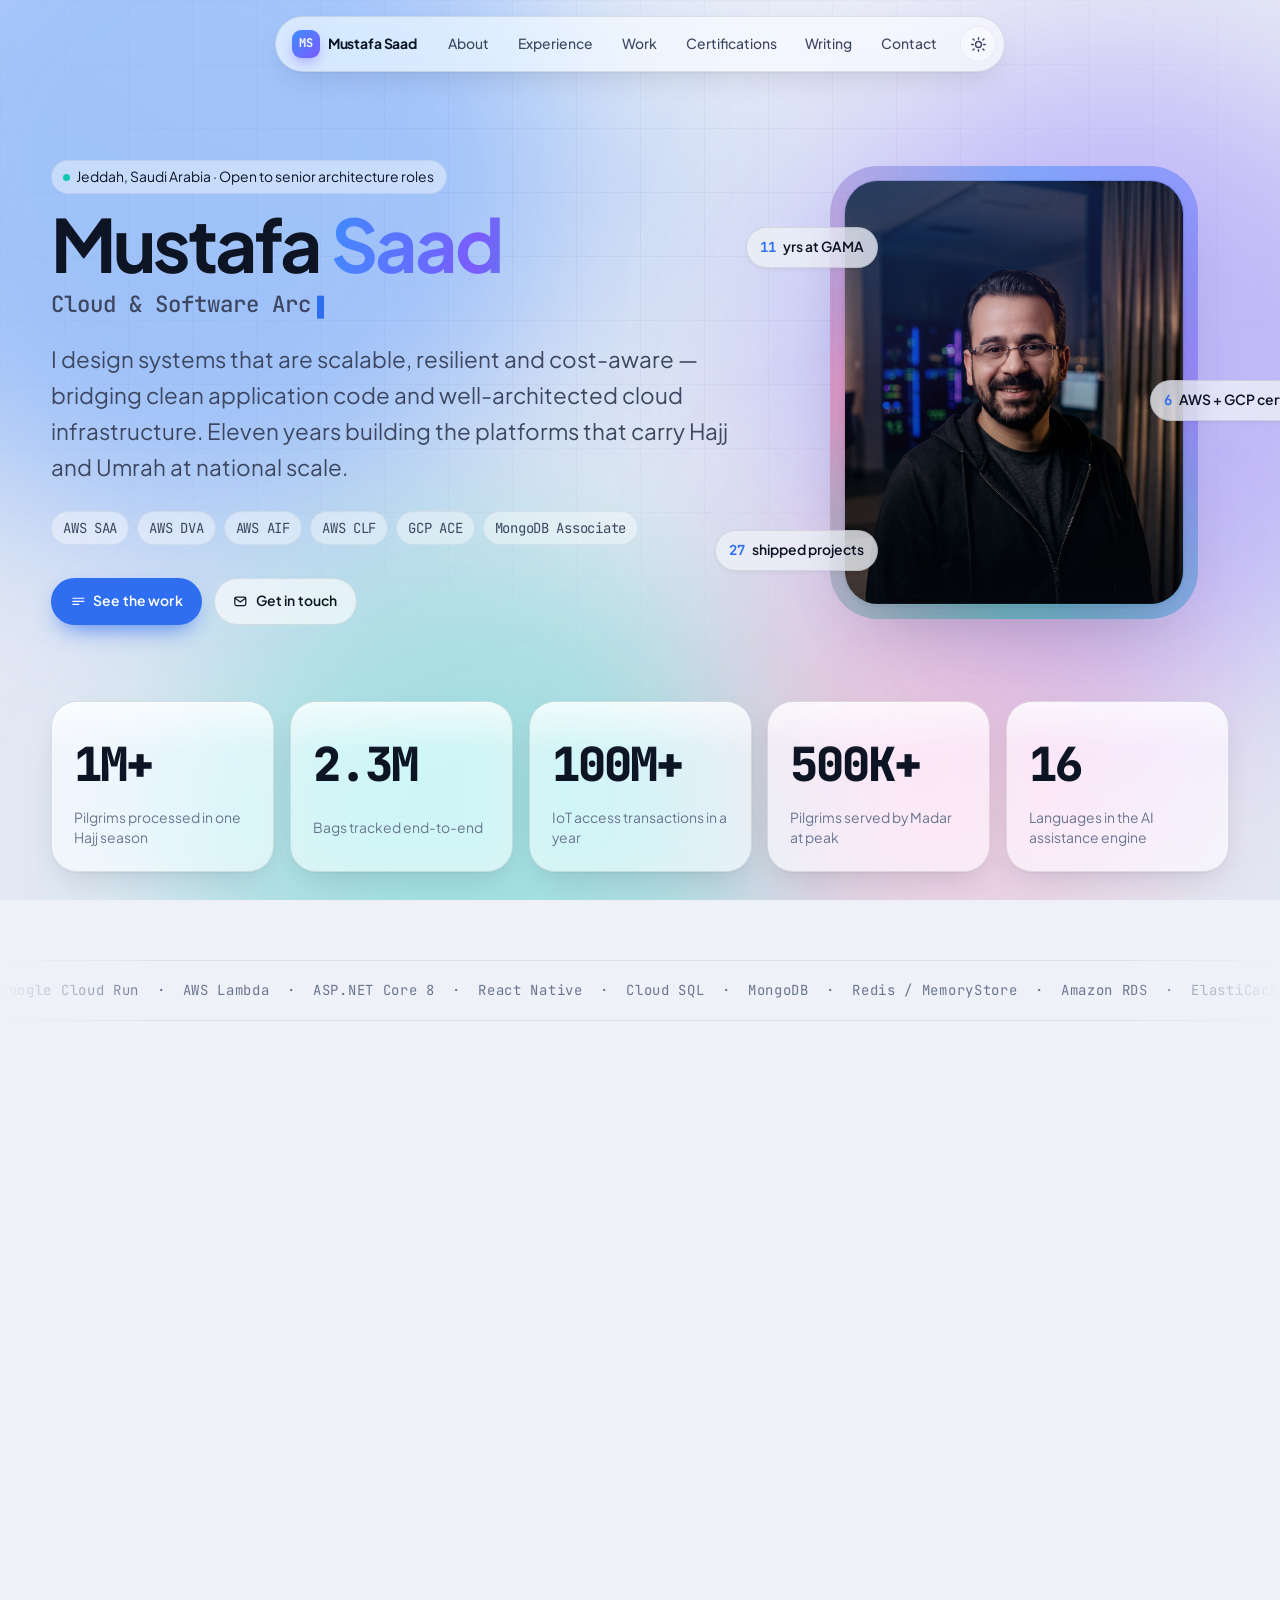
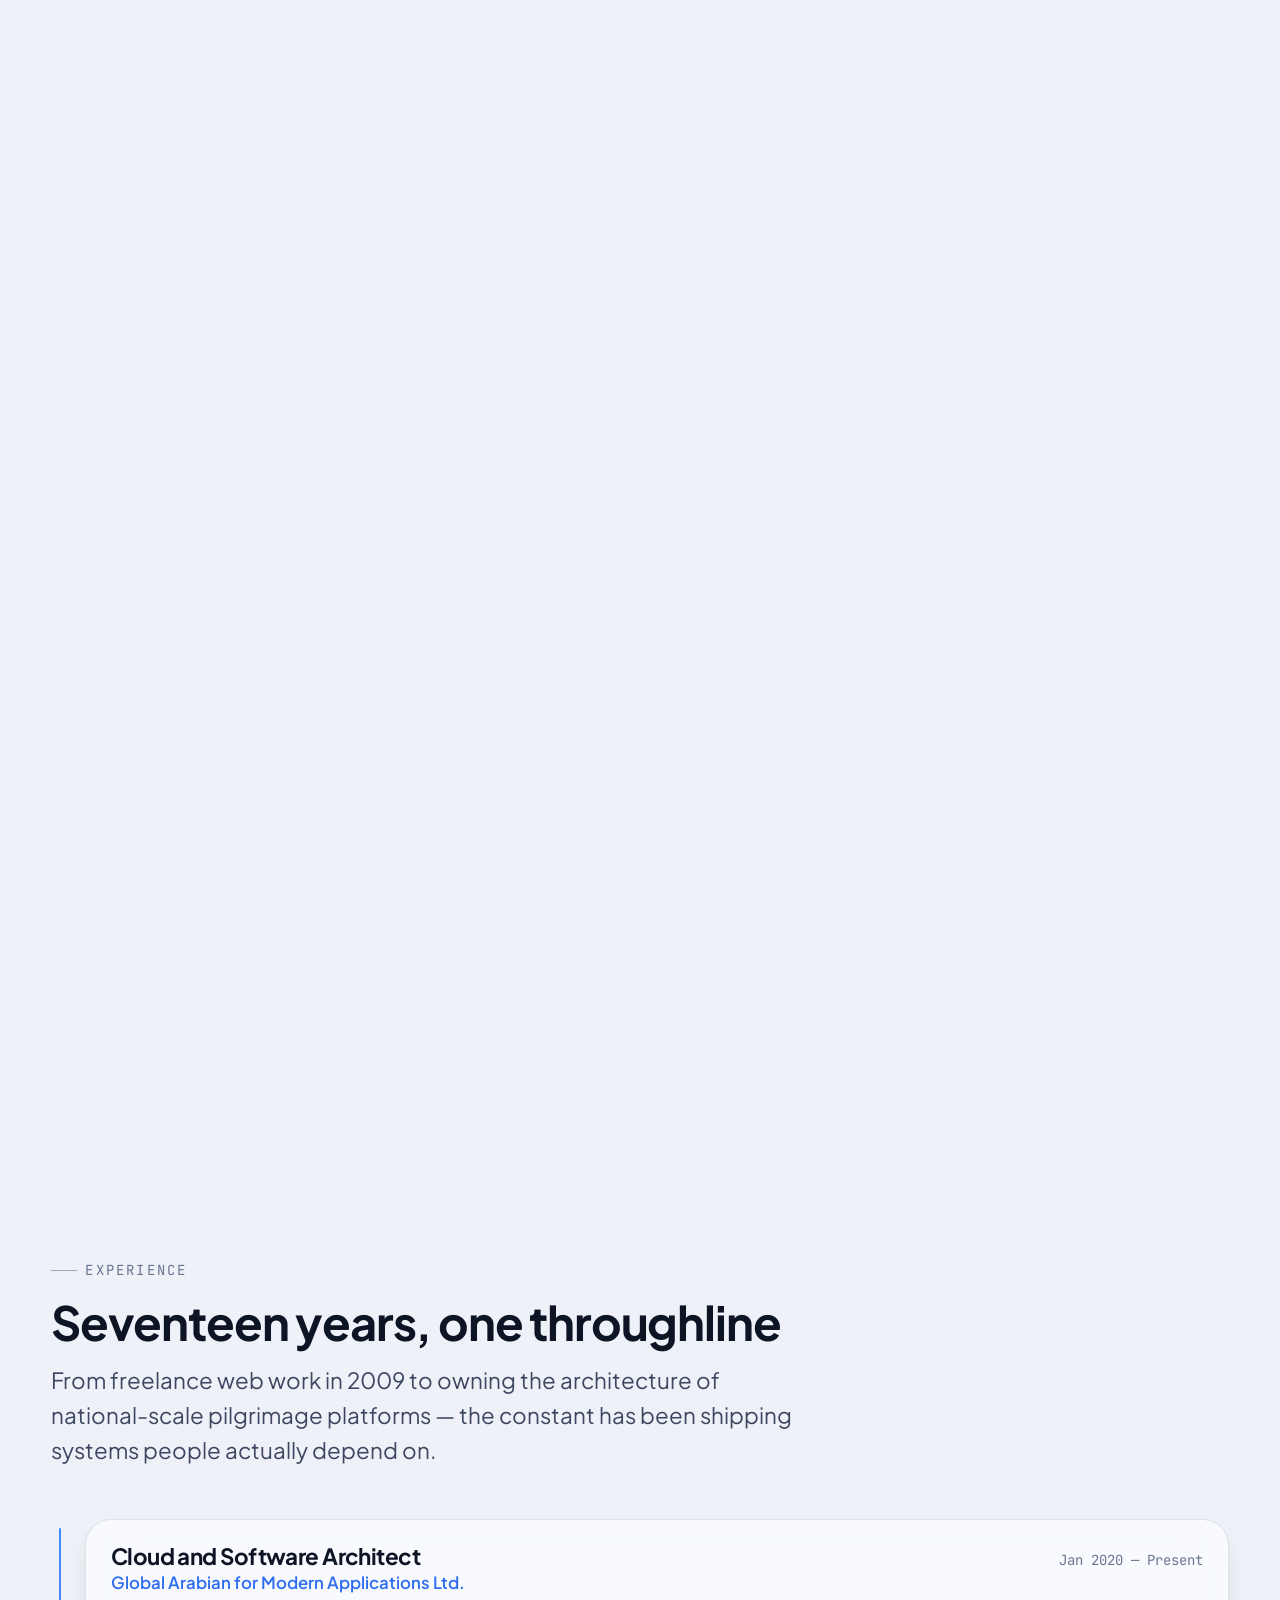
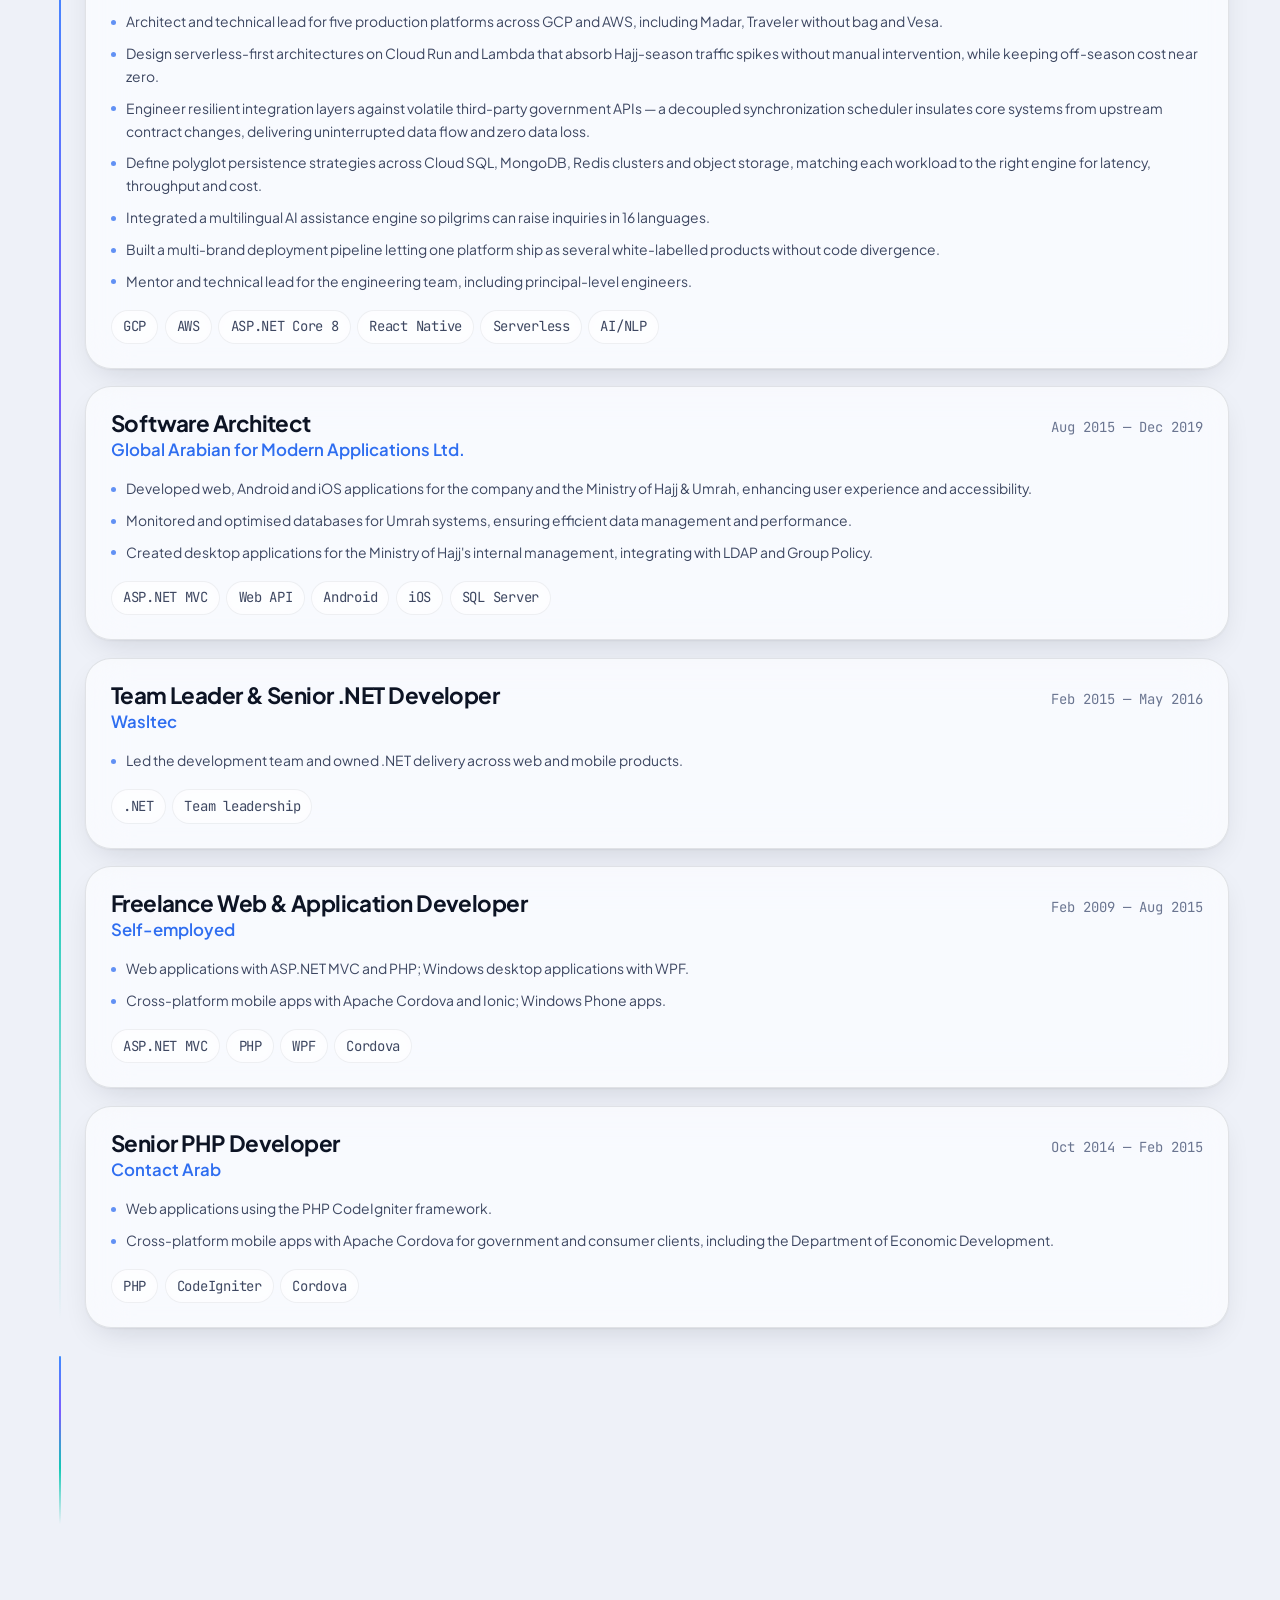
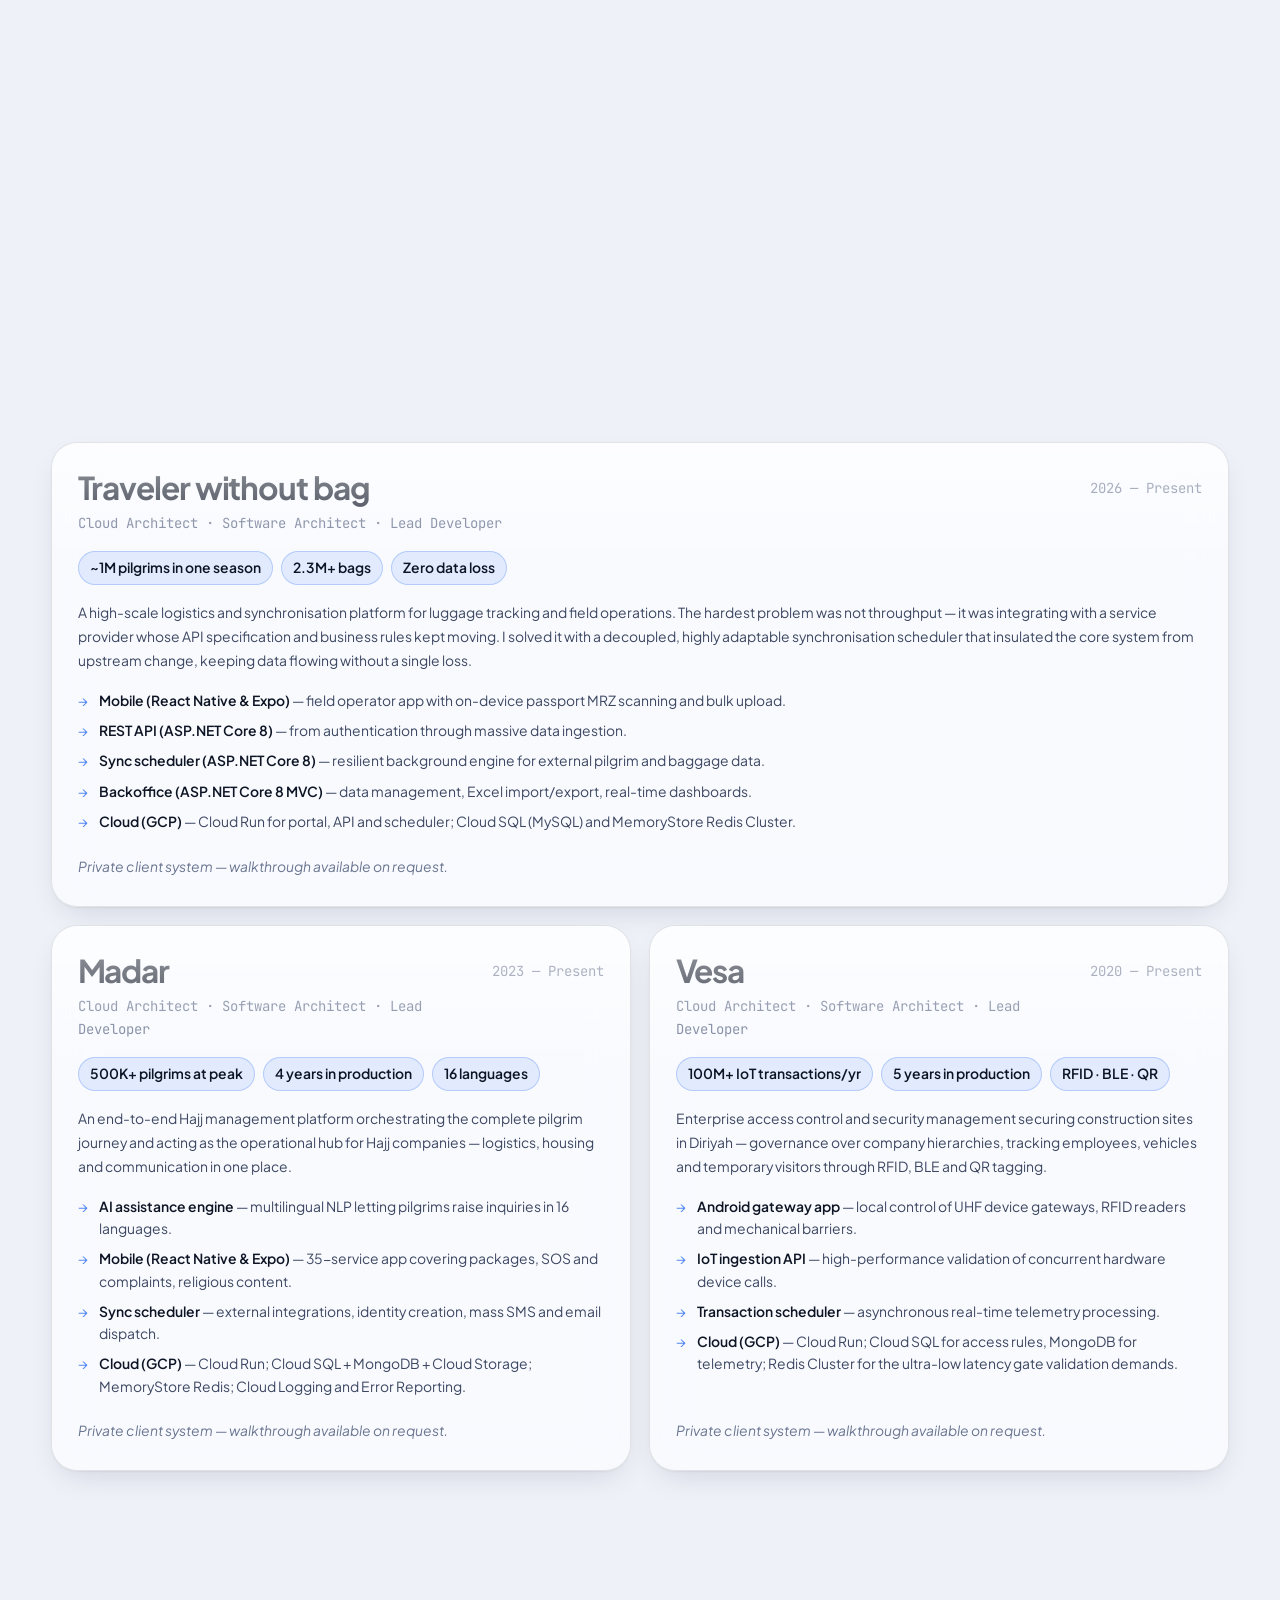
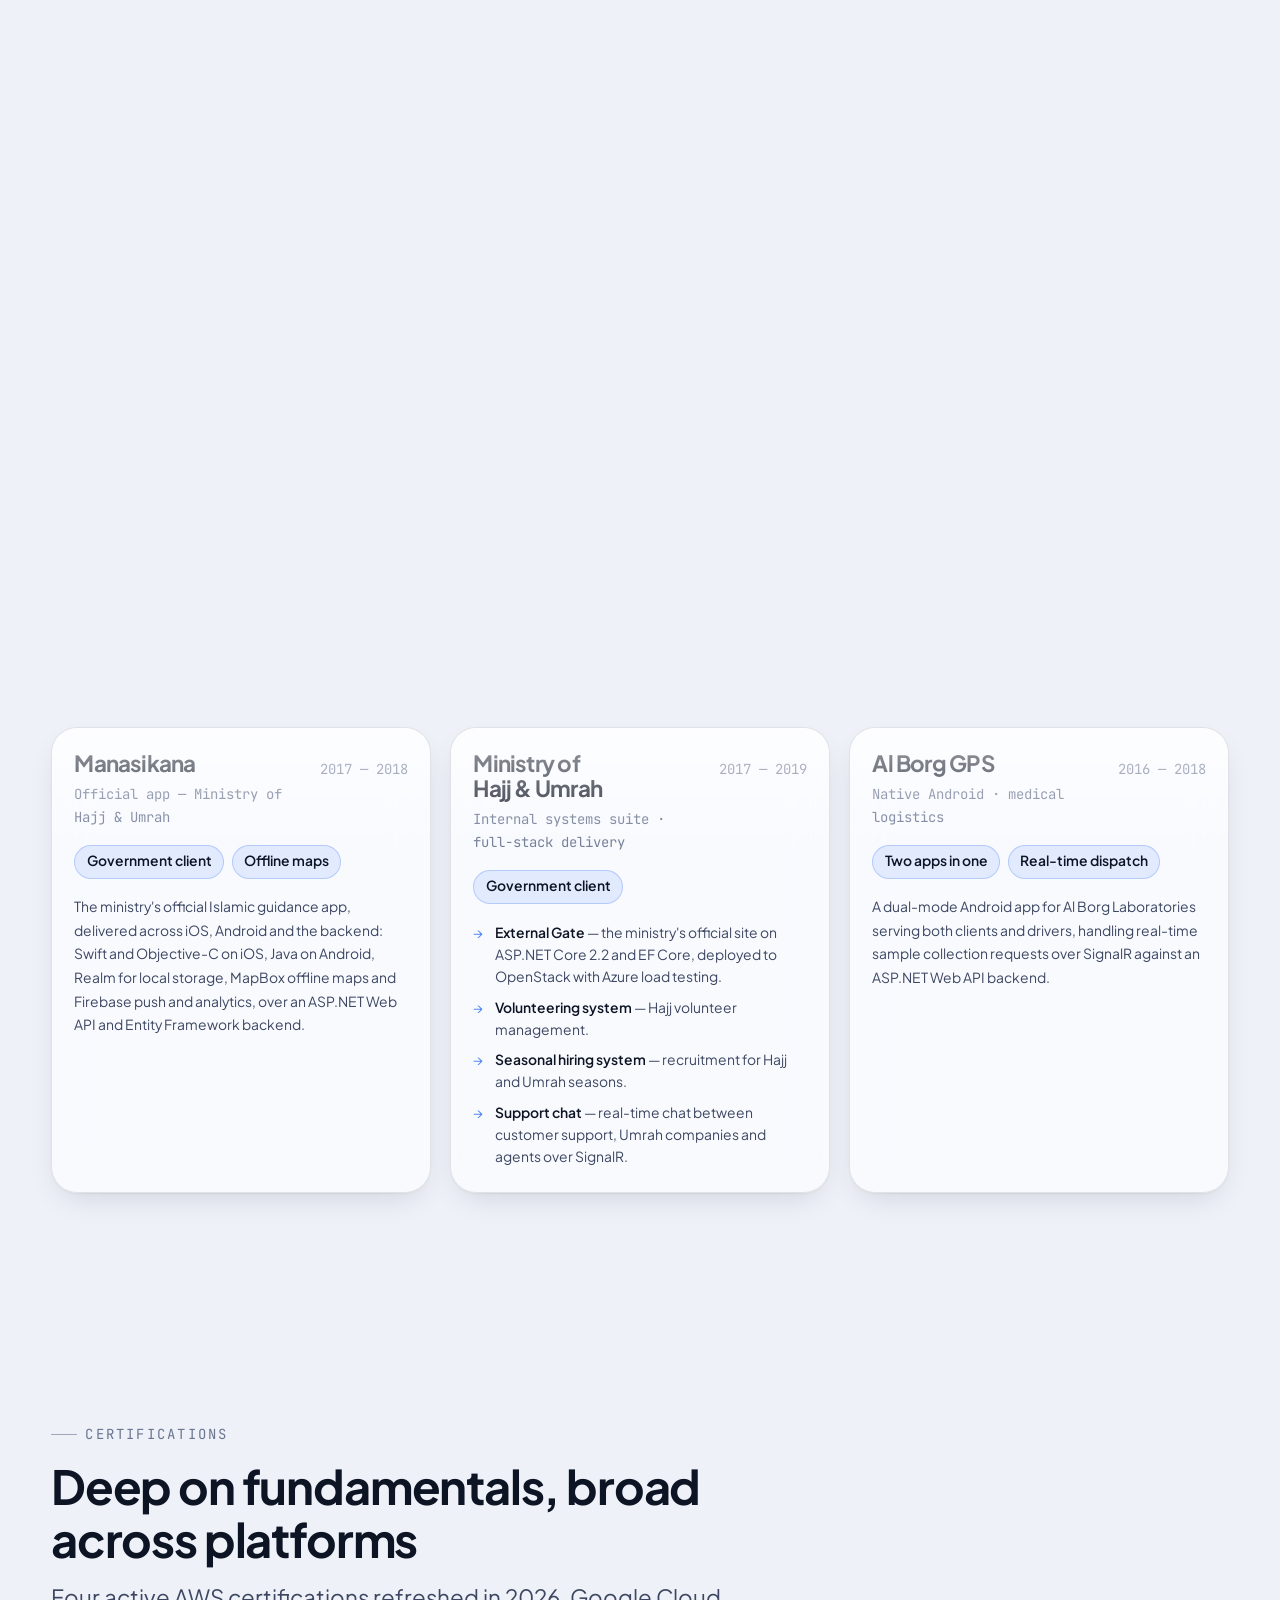
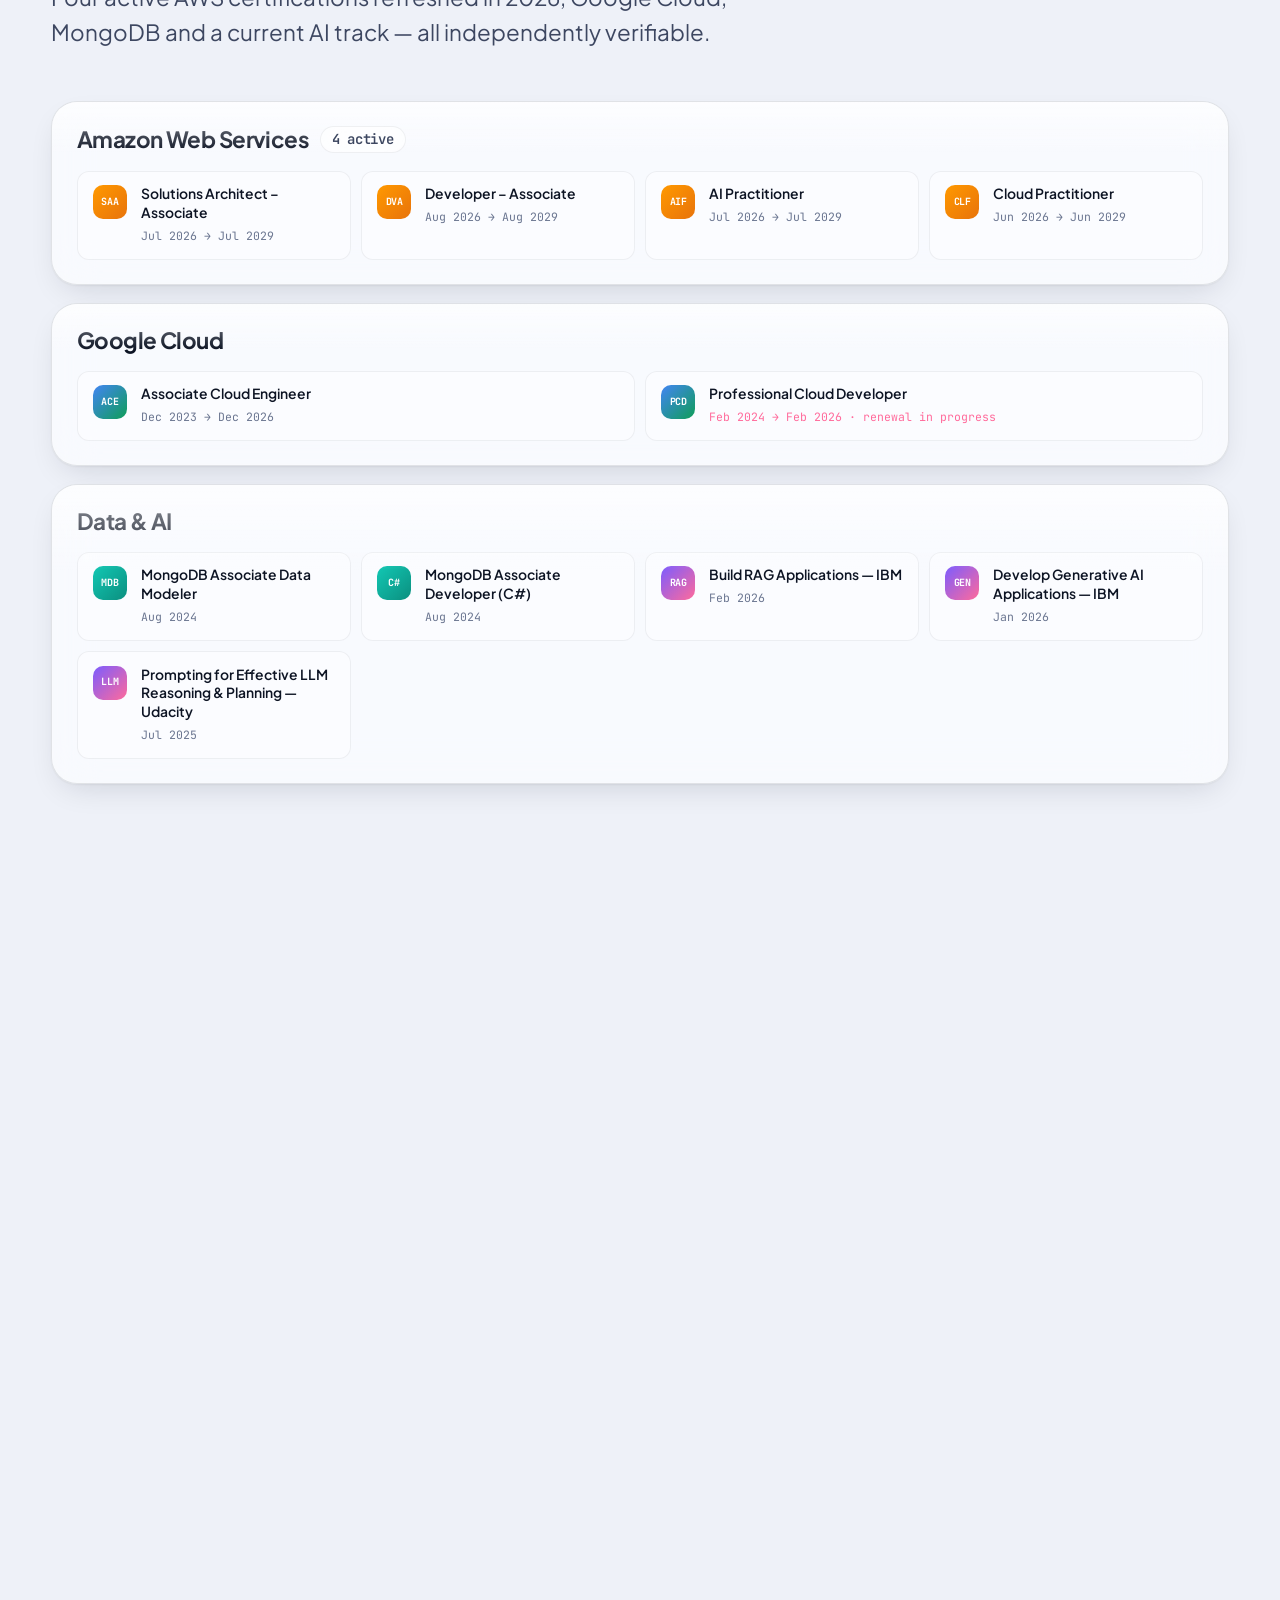
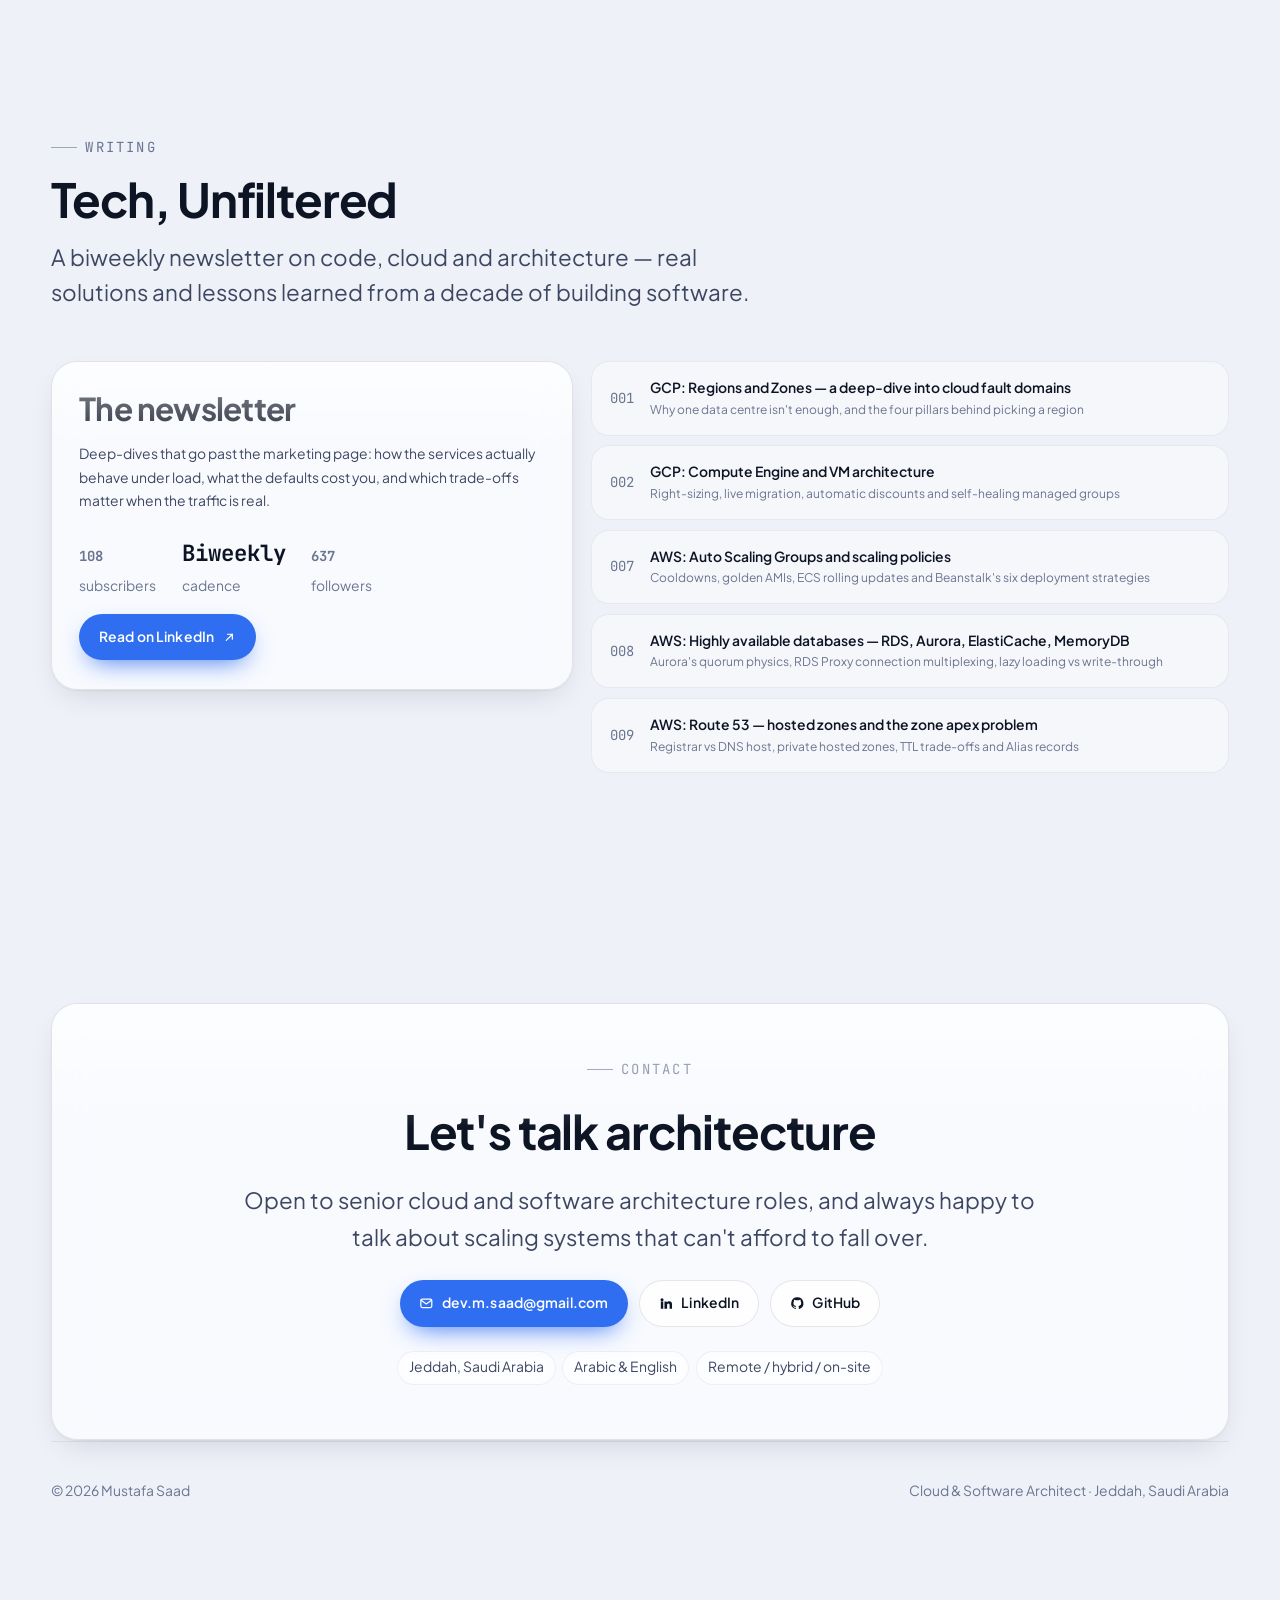
==== commit cdffc7c8: "Correct education: Bachelor's in Management Information Systems Co-Authored-By: Claude Opus 5.5 <nor" ====
--- a/index.html
+++ b/index.html
@@ -346,7 +346,7 @@
           <div class="tl__meta">2005 — 2008</div>
         </div>
         <ul class="tl__body">
-          <li>Diploma, Computer Science — Abbasia Institute of Computer Science and Business. Grade: Very Good.</li>
+          <li>Bachelor’s Degree, Management Information Systems — Abbasia Institute of Computer Science and Business. Grade: Very Good.</li>
           <li>Udacity Nanodegrees: Cloud Developer (AWS), Android Developer, iOS Developer.</li>
         </ul>
         <div class="tl__tags">
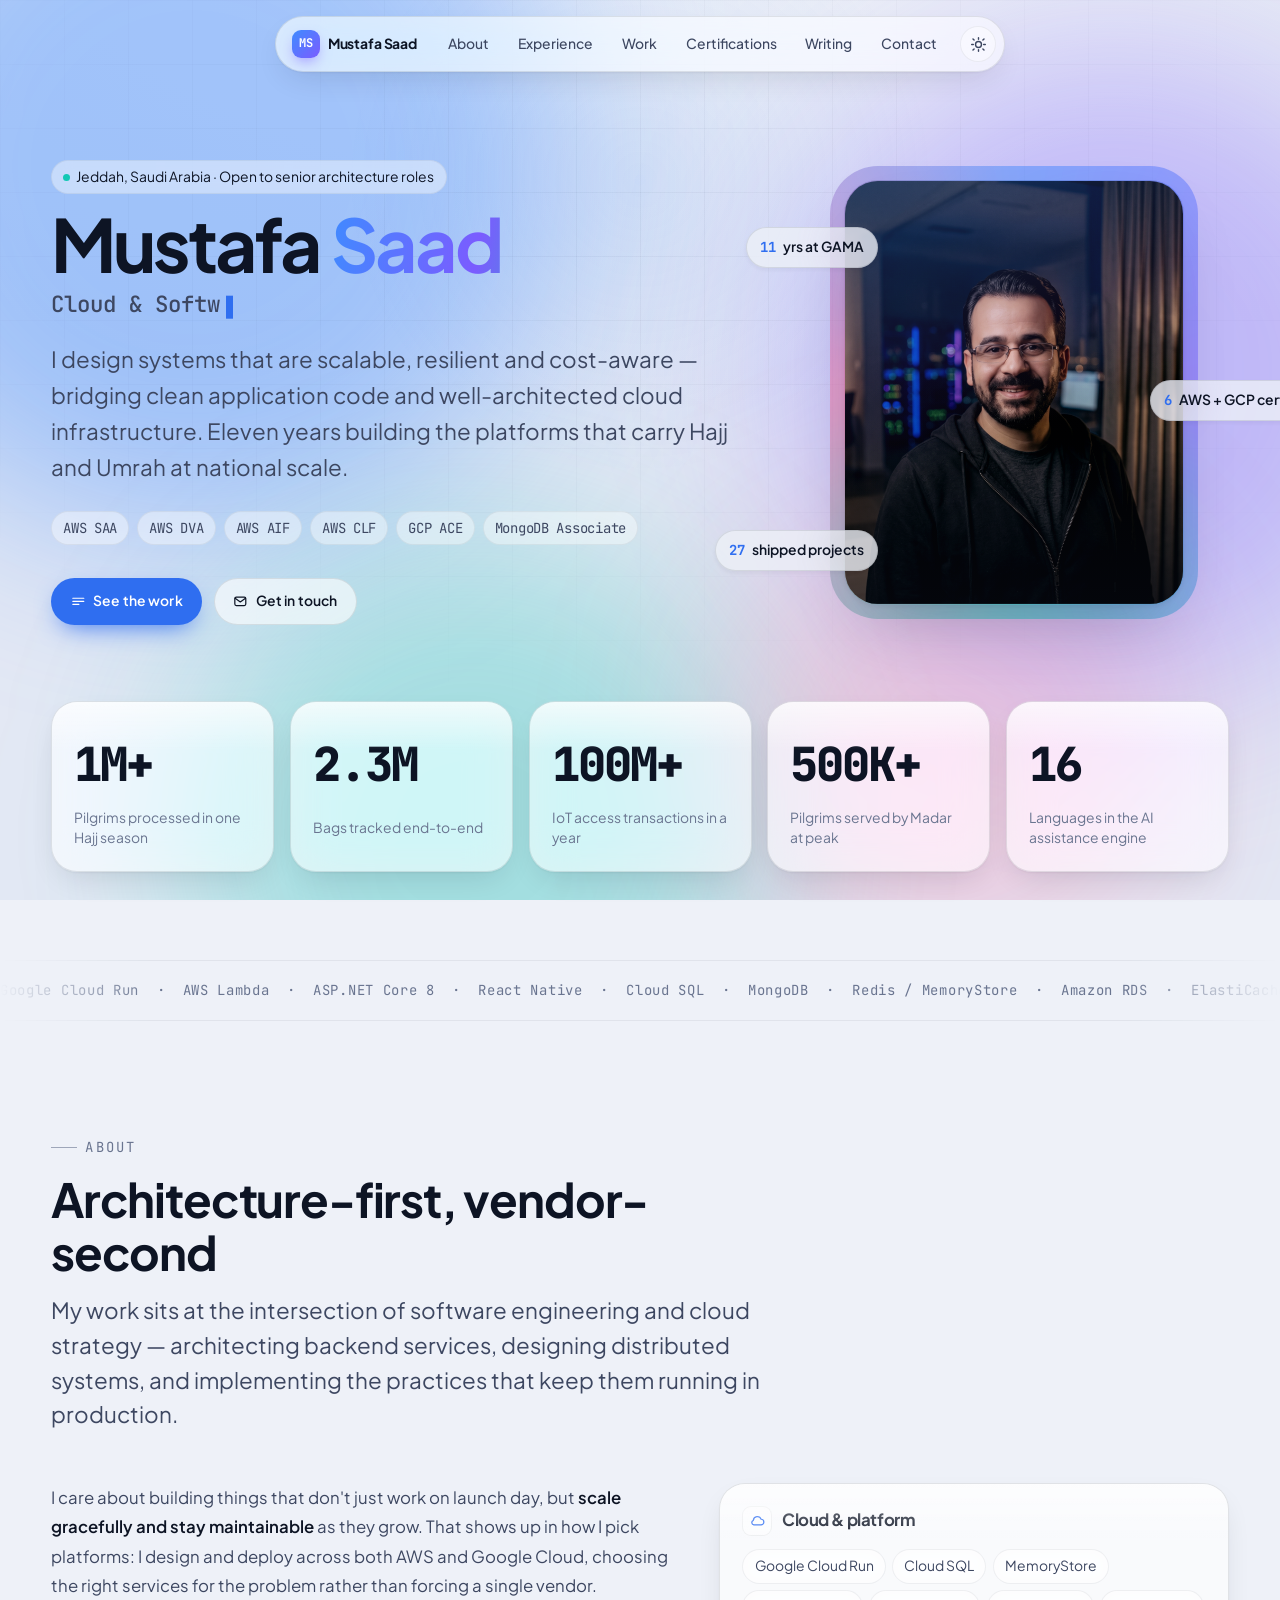
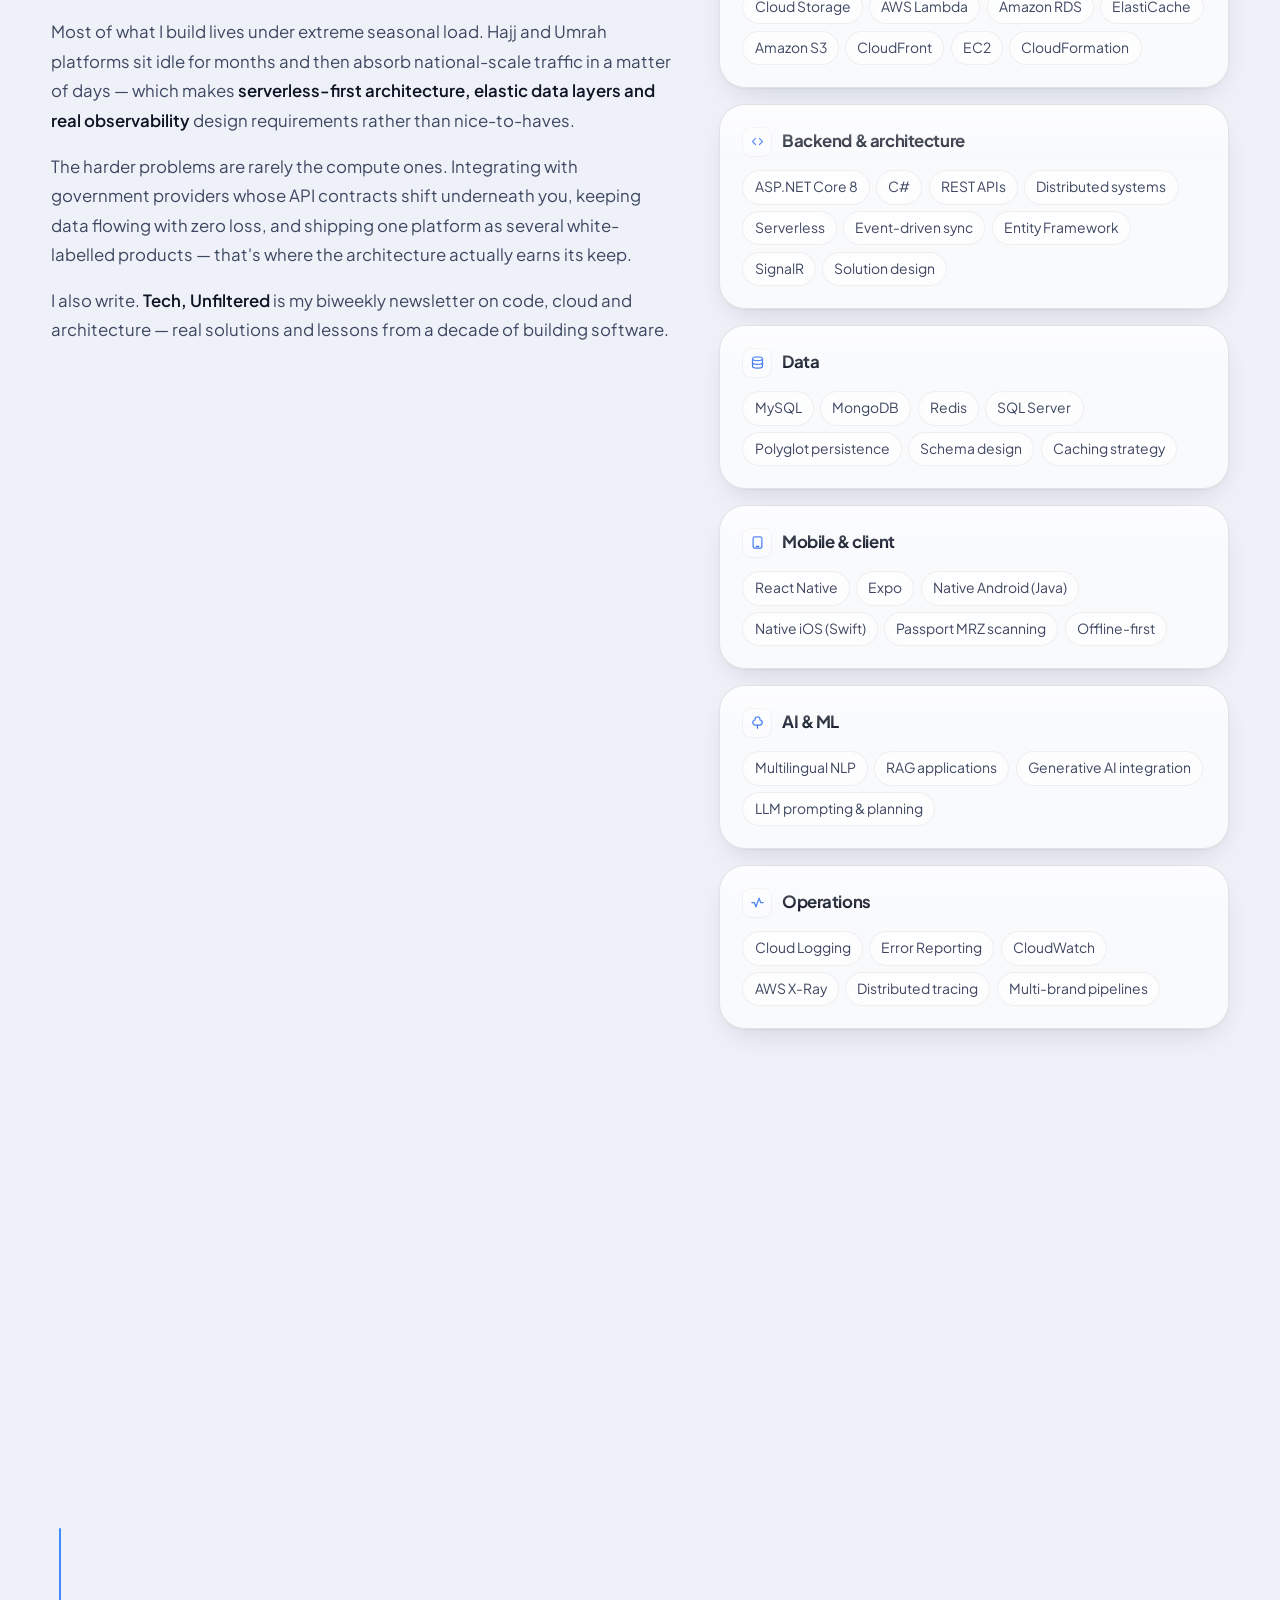
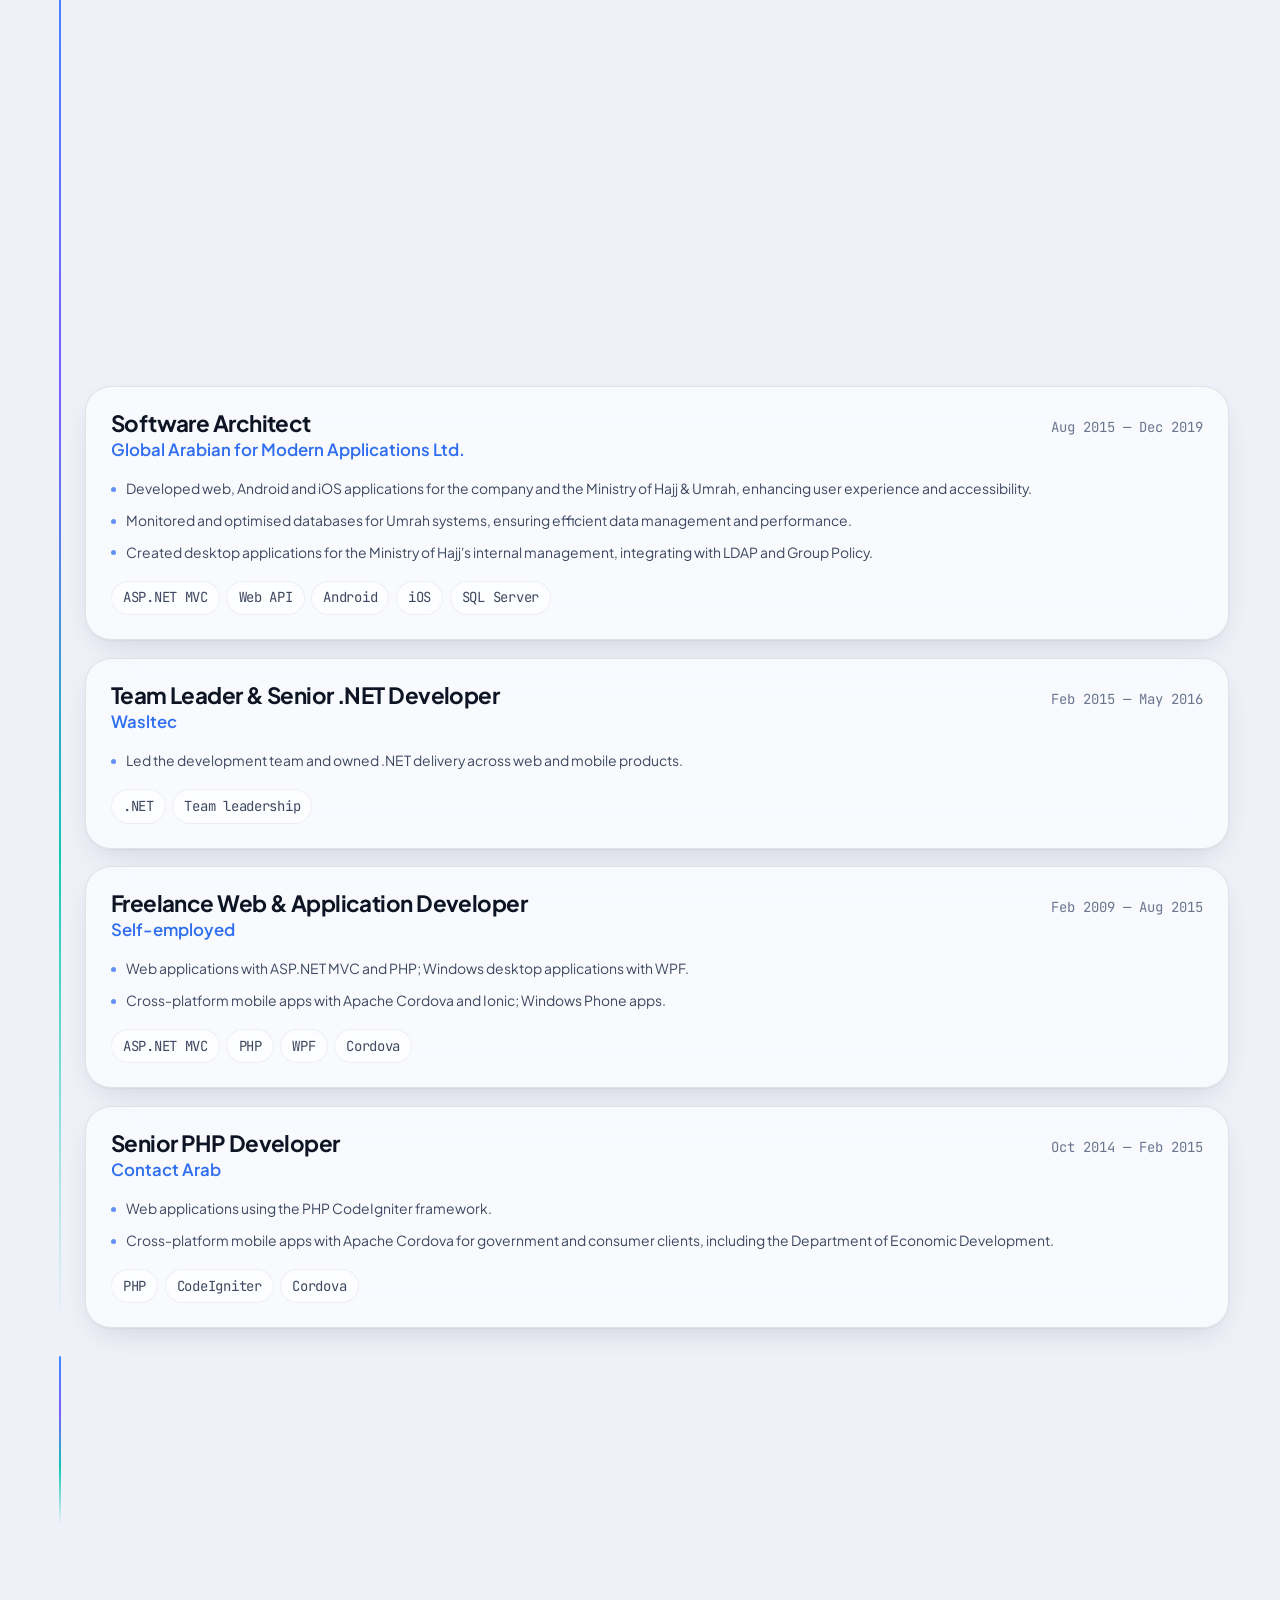
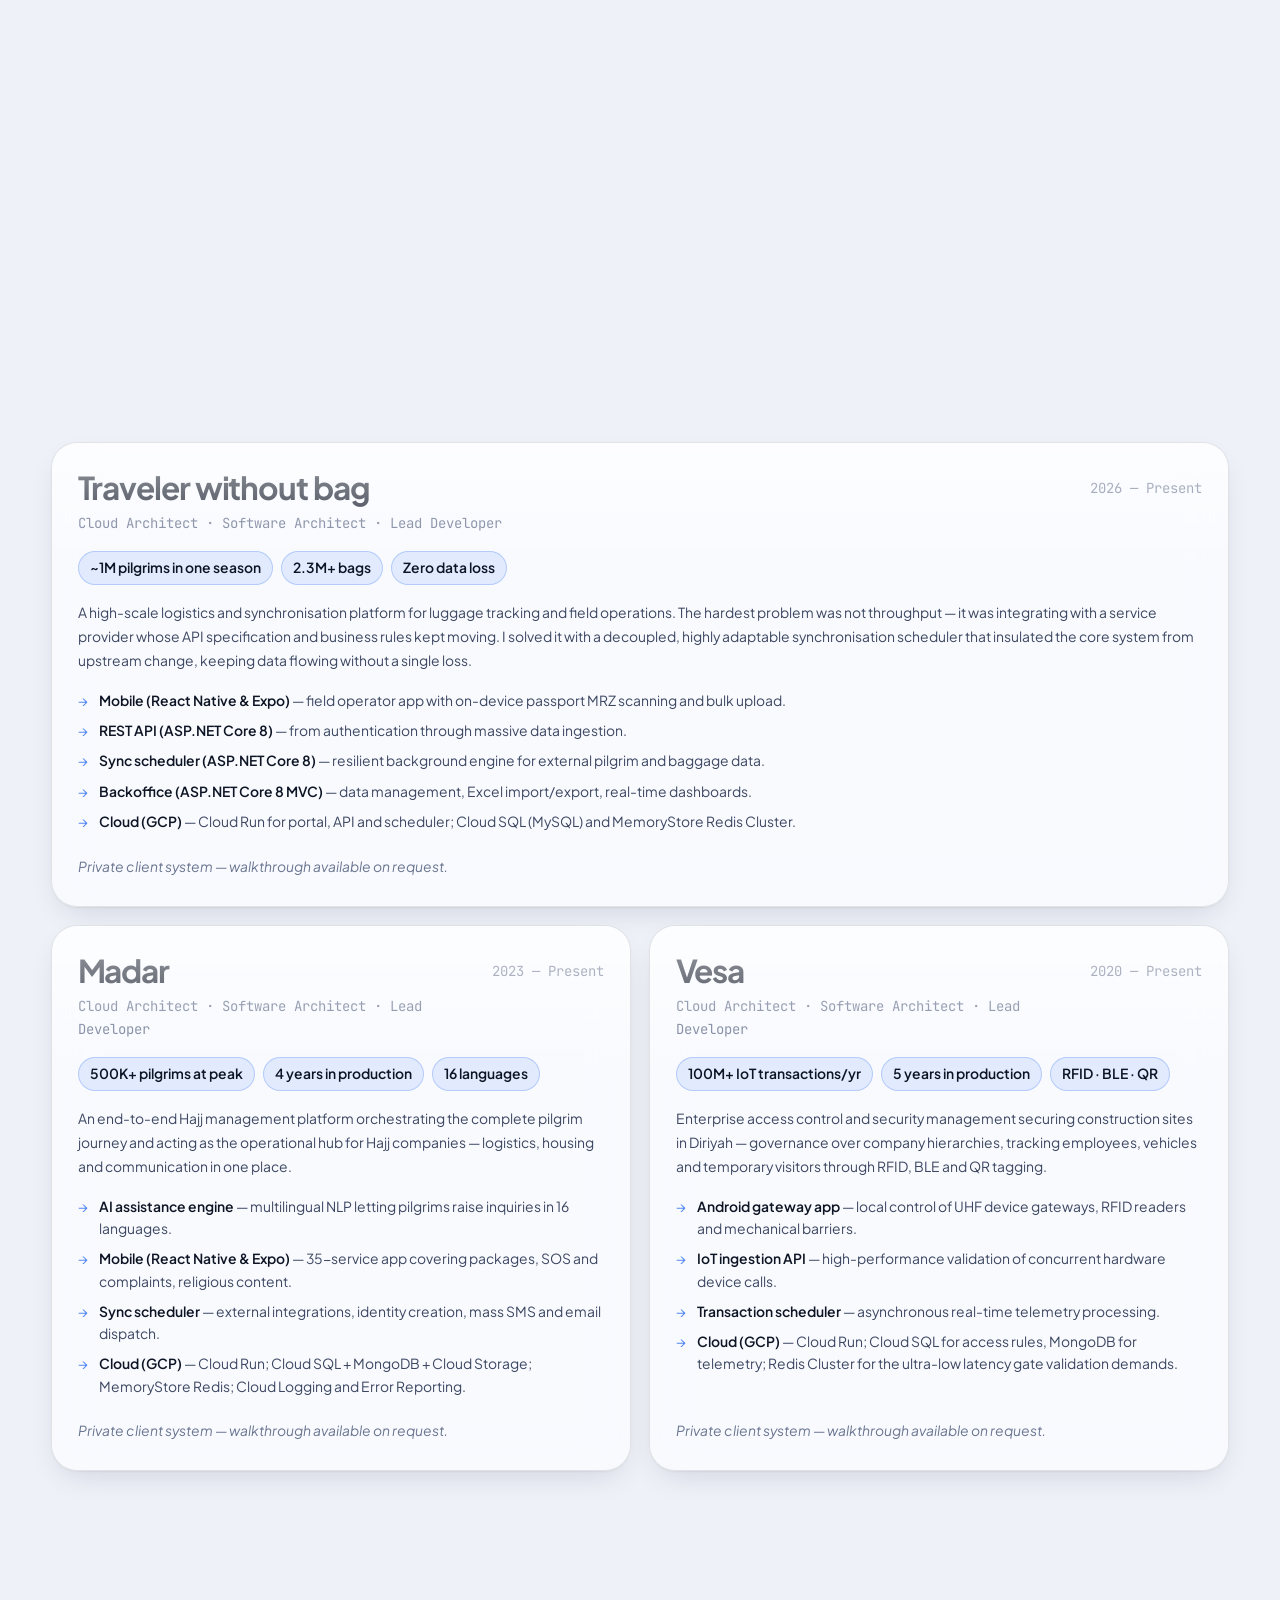
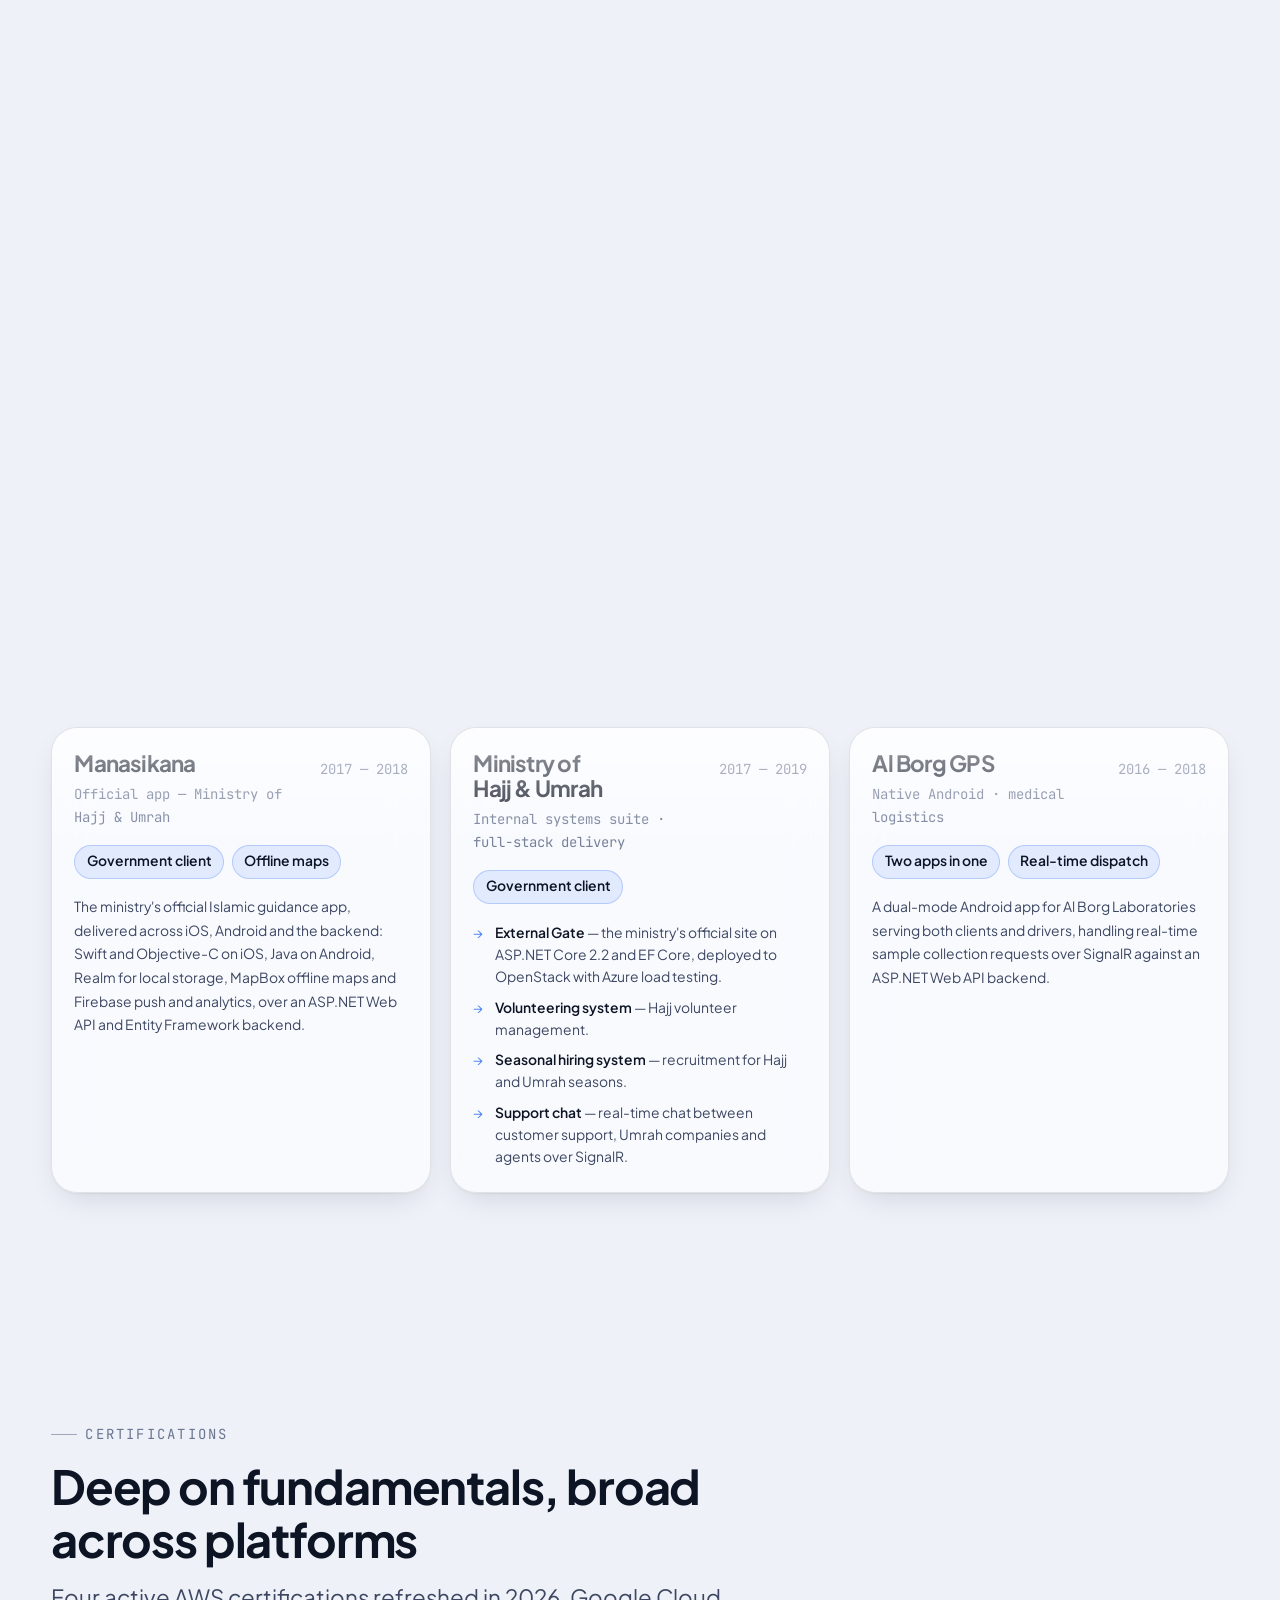
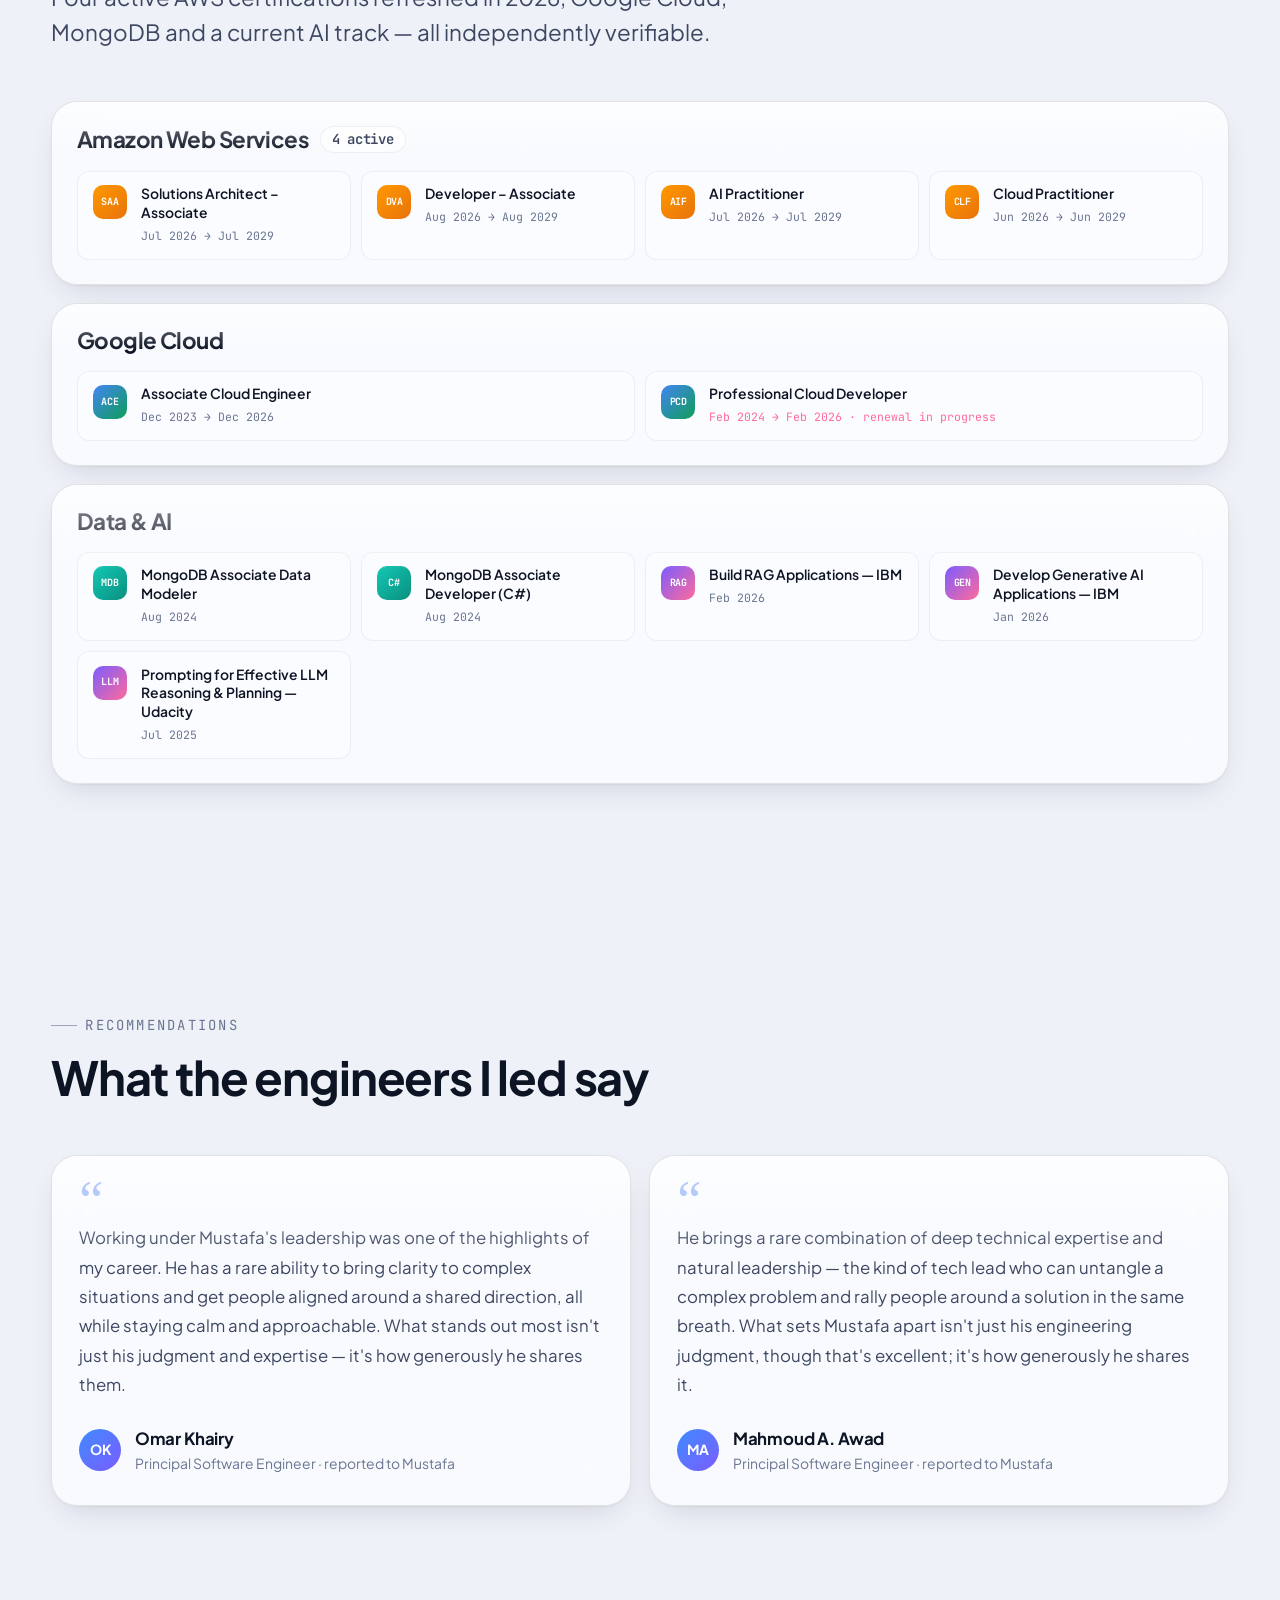
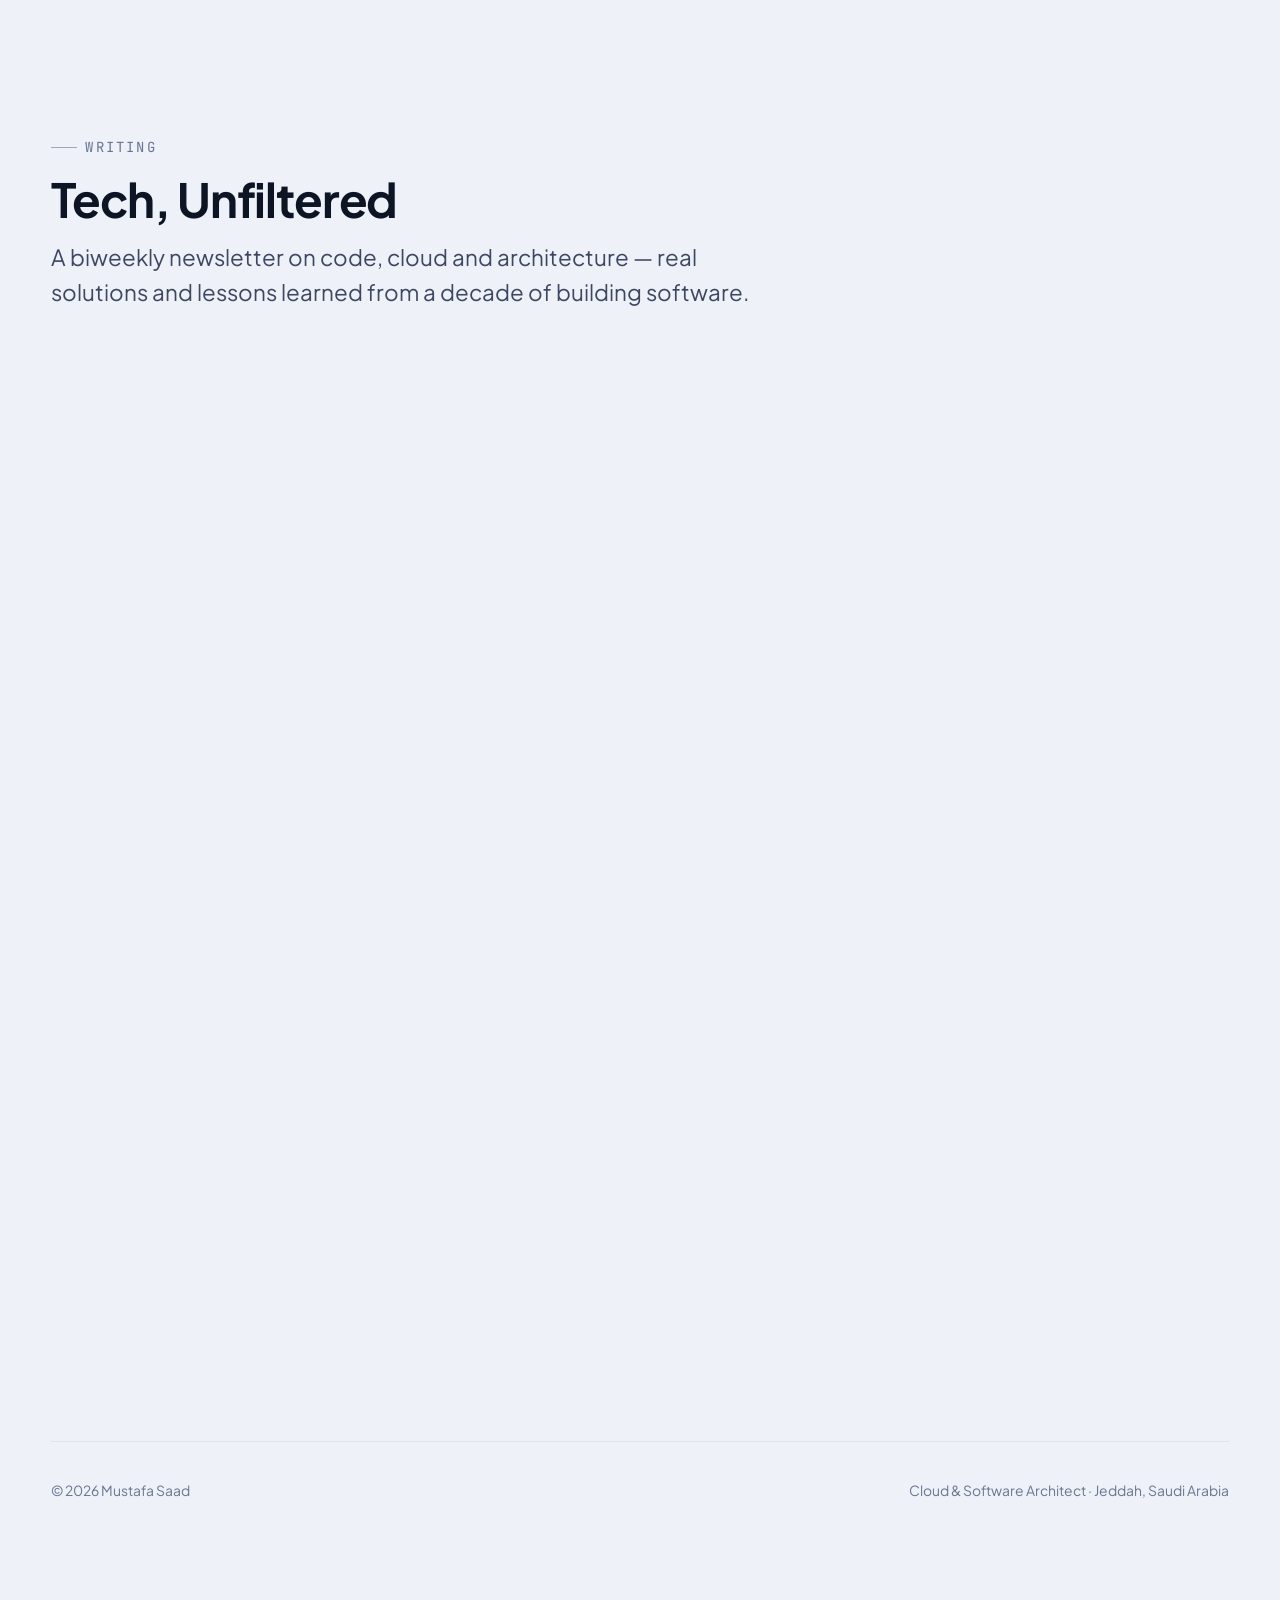
==== commit 7186e4cb: "Correct education start year to 2004 Co-Authored-By: Claude Opus 5.5 <noreply@anthropic.com> Claude-" ====
--- a/index.html
+++ b/index.html
@@ -343,7 +343,7 @@
       <article class="tl__item glass rv" style="padding:1.35rem 1.5rem">
         <div class="tl__top">
           <div><h3 style="font-size:var(--step-0)">Education</h3></div>
-          <div class="tl__meta">2005 — 2008</div>
+          <div class="tl__meta">2004 — 2008</div>
         </div>
         <ul class="tl__body">
           <li>Bachelor’s Degree, Management Information Systems — Abbasia Institute of Computer Science and Business. Grade: Very Good.</li>
